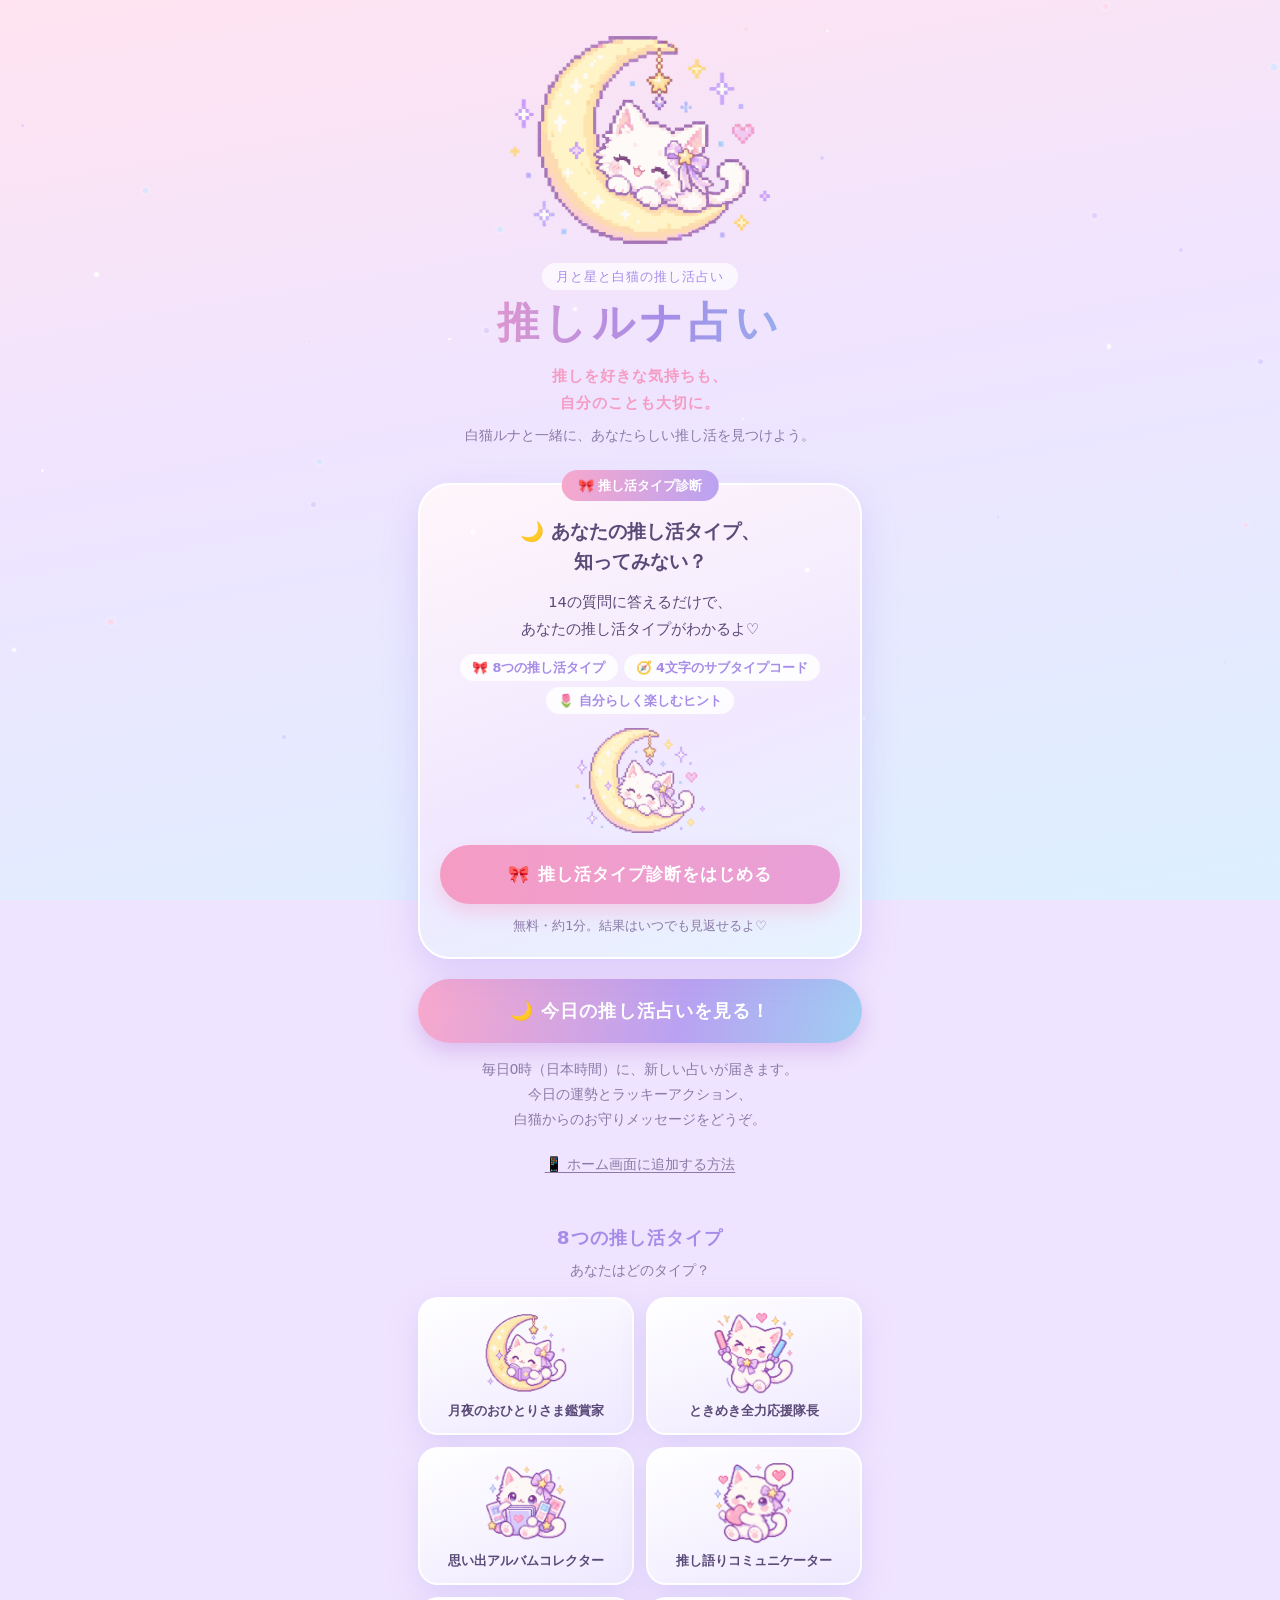
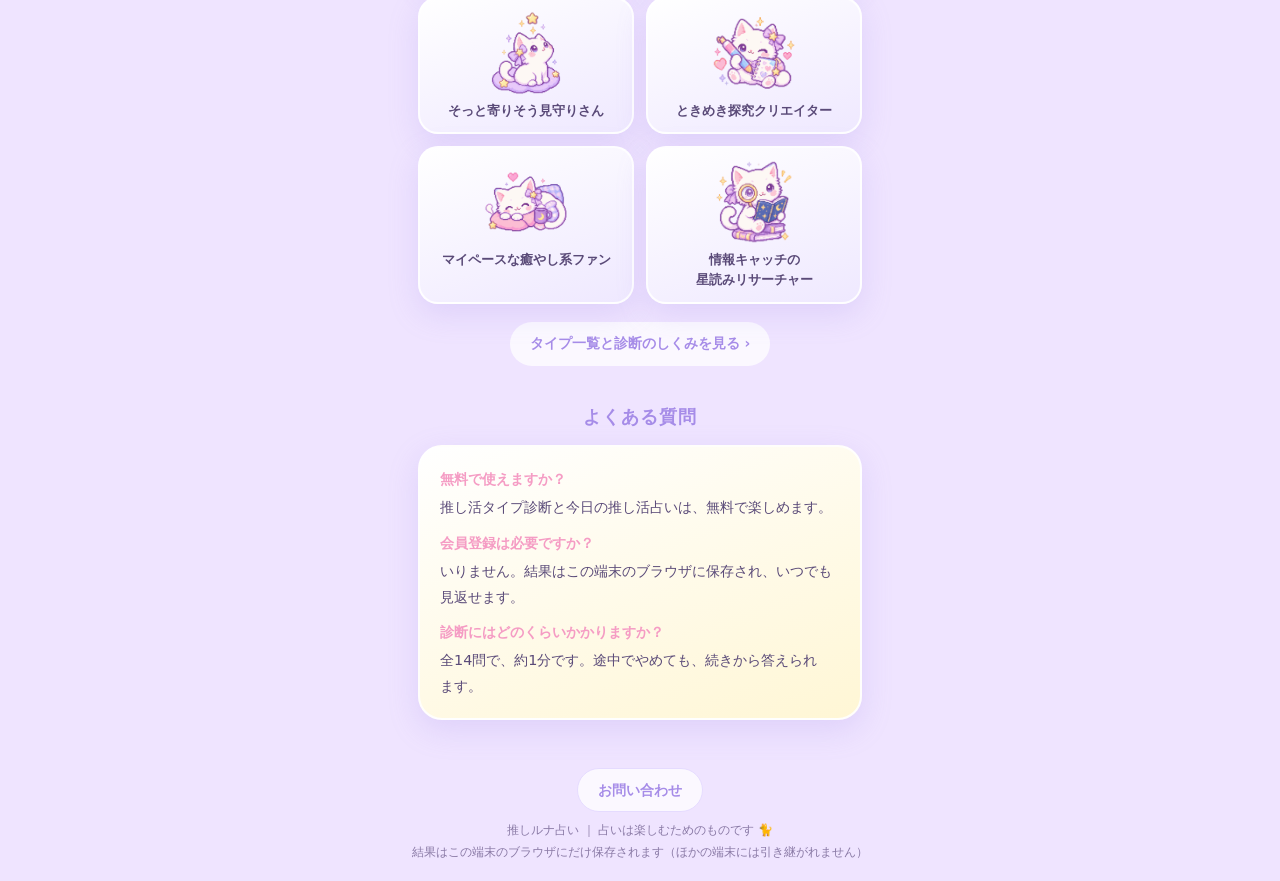
==== index.html @ 4764e60c "「今日の一枚」の演出：裏でタイマーが止まっても戻ったときに結果へ進む・GIF が届くまで ☾ を表示 - 演出の開始時刻を覚え、戻ったとき（visibilitychange・pageshow・focu" ====
<!doctype html>
<html lang="ja">
<head>
  <!-- Google tag (gtag.js) -->
  <script async src="https://www.googletagmanager.com/gtag/js?id=G-GW3MQNMW58"></script>
  <script>
    window.dataLayer = window.dataLayer || [];
    function gtag(){dataLayer.push(arguments);}
    gtag('js', new Date());

    gtag('config', 'G-GW3MQNMW58');
  </script>
  <meta charset="utf-8">
  <meta name="viewport" content="width=device-width, initial-scale=1, viewport-fit=cover">
  <meta name="theme-color" content="#f6e9f7">
  <meta name="description" content="白猫ルナと一緒に、あなたらしい推し活を見つけよう。14の質問でわかる8つの推し活タイプと4文字のサブタイプコード、毎日0時に届く今日の推し活占いを楽しめます。">
  <title>推しルナ占い｜推し活タイプ診断と今日の推し活占い</title>
  <link rel="canonical" href="https://oshi-luna.com/">
  <!-- SNS で共有されたときの表示（OGP） -->
  <meta property="og:type" content="website">
  <meta property="og:site_name" content="推しルナ占い">
  <meta property="og:title" content="推しルナ占い｜推し活タイプ診断と今日の推し活占い">
  <meta property="og:description" content="あなたの推し活タイプ、知ってみない？ 14の質問でわかる8つの推し活タイプ診断と、毎日0時に届く今日の推し活占い。">
  <meta property="og:url" content="https://oshi-luna.com/">
  <meta property="og:image" content="https://oshi-luna.com/images/luna-cat.png">
  <meta property="og:image:width" content="640">
  <meta property="og:image:height" content="513">
  <meta property="og:image:alt" content="三日月の上で眠る白猫（推しルナ占いのマスコット）">
  <meta property="og:locale" content="ja_JP">
  <meta name="twitter:card" content="summary">
  <!-- 検索エンジン向けのサイト情報（構造化データ） -->
  <script type="application/ld+json">
  {
    "@context": "https://schema.org",
    "@type": "WebSite",
    "name": "推しルナ占い",
    "url": "https://oshi-luna.com/",
    "inLanguage": "ja",
    "description": "白猫ルナと一緒に、あなたらしい推し活を見つける推し活タイプ診断と、毎日0時に届く今日の推し活占い。"
  }
  </script>
  <link rel="icon" href="data:image/svg+xml,%3Csvg xmlns='http://www.w3.org/2000/svg' viewBox='0 0 100 100'%3E%3Ctext y='.9em' font-size='90'%3E%F0%9F%8C%99%3C/text%3E%3C/svg%3E">
  <link rel="apple-touch-icon" href="images/apple-touch-icon.png">
  <link rel="manifest" href="manifest.webmanifest">
  <meta name="apple-mobile-web-app-title" content="推しルナ占い">
  <meta name="apple-mobile-web-app-capable" content="yes">
  <meta name="mobile-web-app-capable" content="yes">
  <meta name="apple-mobile-web-app-status-bar-style" content="default">
  <link rel="stylesheet" href="css/style.css">
  <link rel="stylesheet" href="css/tarot.css">
</head>
<body>
  <!-- 背景の星 -->
  <div class="sky" aria-hidden="true"></div>

  <main class="app">
    <!-- トップ -->
    <section class="screen is-active" id="screen-top" aria-labelledby="top-title">
      <div class="hero">
        <img class="mascot hero-art floaty" src="images/luna-cat.png" width="640" height="513" alt="三日月の上で眠る白猫（推しルナ占いのマスコット）">
        <p class="eyebrow">月と星と白猫の推し活占い</p>
        <h1 id="top-title" class="title">推しルナ占い</h1>
        <p class="concept">推しを好きな気持ちも、<br>自分のことも大切に。</p>
        <p class="concept-sub"><span class="nowrap">白猫ルナと一緒に、</span><span class="nowrap">あなたらしい推し活を見つけよう。</span></p>
      </div>

      <div class="tarot-entry" id="tarot-entry" hidden>
        <button type="button" class="btn btn-primary" id="tarot-open">🌙 今日の一枚を引く</button>
        <p class="tarot-note">タロット78枚から1日1枚。毎日0時（日本時間）に切り替わります。</p>
      </div>

      <!-- 推し活タイプ診断への案内（保存済みのタイプがあるかどうかで表示を切り替える）。
           初めての人にはこのカードを先に、診断済みの人には今日の占いを先に見せる（並べ替えは app.js の refreshTop） -->
      <section class="type-card" id="type-card" aria-labelledby="type-card-title">
        <p class="type-card-eyebrow">🎀 推し活タイプ診断</p>

        <!-- A. 診断結果が保存されていない人向け（途中まで答えた人には「続きから」も出す） -->
        <div id="type-card-new">
          <h2 class="type-card-title" id="type-card-title">🌙 あなたの推し活タイプ、<br>知ってみない？</h2>
          <p class="type-card-text"><span class="nowrap">14の質問に答えるだけで、</span><br><span class="nowrap">あなたの推し活タイプがわかるよ♡</span></p>
          <ul class="type-card-points" aria-label="診断でわかること">
            <li>🎀 8つの推し活タイプ</li>
            <li>🧭 4文字のサブタイプコード</li>
            <li>🌷 自分らしく楽しむヒント</li>
          </ul>
          <div class="type-card-art" aria-hidden="true">
            <img class="mascot" src="images/luna-cat.png" width="640" height="513" alt="">
          </div>
          <p class="type-card-renewal" id="type-card-renewal" hidden>診断がリニューアルしました。新しい診断で、あなたのタイプを見つけてね。</p>
          <button type="button" class="btn btn-type" id="start-btn">🎀 推し活タイプ診断をはじめる</button>
          <button type="button" class="btn-text" id="resume-btn" hidden></button>
          <p class="type-card-note"><span class="nowrap">無料・約1分。</span><span class="nowrap">結果はいつでも見返せるよ♡</span></p>
        </div>

        <!-- B. 診断結果が保存されている人向け -->
        <div id="type-card-done" hidden>
          <p class="type-card-you">🎀 あなたの推し活タイプ</p>
          <span class="type-emblem small" id="top-type-emblem">
            <img class="mascot emblem-cat" src="images/luna-cat.png" width="640" height="513" alt="" id="top-type-img">
          </span>
          <p class="type-card-name" id="top-type-name"></p>
          <p class="type-card-catch" id="top-type-catch"></p>
          <button type="button" class="btn btn-type" id="mytype-btn">わたしのタイプを詳しく見る</button>
          <button type="button" class="btn-text" id="retake-btn">もう一度診断する</button>
        </div>
      </section>

      <!-- 今日の推し活占い -->
      <div class="daily-entry" id="daily-entry">
        <button type="button" class="btn btn-primary btn-big" id="daily-btn">🌙 今日の推し活占いを見る！</button>
        <p class="daily-intro">
          <span class="nowrap">毎日0時（日本時間）に、</span><span class="nowrap">新しい占いが届きます。</span><br>
          <span class="nowrap">今日の運勢とラッキーアクション、</span><span class="nowrap">白猫からのお守りメッセージをどうぞ。</span>
        </p>
      </div>

      <!-- ホーム画面への追加（目立ちすぎない小さなリンク。ホーム画面から開いているときは出さない） -->
      <button type="button" class="btn-text a2hs-link" id="a2hs-top-btn">📱 ホーム画面に追加する方法</button>

      <!-- 8つの推し活タイプ（くわしい説明は types/ のページ） -->
      <section class="about" aria-labelledby="about-title">
        <h2 class="about-title" id="about-title">8つの推し活タイプ</h2>
        <p class="about-lead">あなたはどのタイプ？</p>
        <ul class="type-grid">
          <li><a href="types/#solo"><img src="images/types/solo-moon-book.png" width="404" height="404" alt="" loading="lazy"><span><span class="phrase">月夜の</span><span class="phrase">おひとりさま鑑賞家</span></span></a></li>
          <li><a href="types/#cheer"><img src="images/types/cheer-penlight.png" width="370" height="370" alt="" loading="lazy"><span><span class="phrase">ときめき</span><span class="phrase">全力応援隊長</span></span></a></li>
          <li><a href="types/#memory"><img src="images/types/memory-photos-goods.png" width="364" height="364" alt="" loading="lazy"><span><span class="phrase">思い出アルバム</span><span class="phrase">コレクター</span></span></a></li>
          <li><a href="types/#talk"><img src="images/types/talk-heart.png" width="340" height="340" alt="" loading="lazy"><span><span class="phrase">推し語り</span><span class="phrase">コミュニケーター</span></span></a></li>
          <li><a href="types/#watch"><img src="images/types/watch-starry-cloud.png" width="425" height="425" alt="" loading="lazy"><span><span class="phrase">そっと寄りそう</span><span class="phrase">見守りさん</span></span></a></li>
          <li><a href="types/#create"><img src="images/types/create-notebook-pencil.png" width="382" height="382" alt="" loading="lazy"><span><span class="phrase">ときめき</span><span class="phrase">探究クリエイター</span></span></a></li>
          <li><a href="types/#heal"><img src="images/types/heal-cushion-mug.png" width="431" height="431" alt="" loading="lazy"><span><span class="phrase">マイペースな</span><span class="phrase">癒やし系ファン</span></span></a></li>
          <li><a href="types/#research"><img src="images/types/research-magnifier-starbook.png" width="382" height="382" alt="" loading="lazy"><span><span class="phrase">情報キャッチの</span><span class="phrase">星読みリサーチャー</span></span></a></li>
        </ul>
        <a class="about-more" href="types/">タイプ一覧と診断のしくみを見る ›</a>
      </section>

      <!-- よくある質問（くわしくは types/ のページ） -->
      <section class="about" aria-labelledby="faq-title">
        <h2 class="about-title" id="faq-title">よくある質問</h2>
        <dl class="card card-cream about-faq">
          <dt>無料で使えますか？</dt>
          <dd>推し活タイプ診断と今日の推し活占いは、無料で楽しめます。</dd>
          <dt>会員登録は必要ですか？</dt>
          <dd>いりません。結果はこの端末のブラウザに保存され、いつでも見返せます。</dd>
          <dt>診断にはどのくらいかかりますか？</dt>
          <dd>全14問で、約1分です。途中でやめても、続きから答えられます。</dd>
        </dl>
      </section>
    </section>

    <!-- 今日の一枚（タロット。公開前は enabled:false で入口を出さない） -->
    <section class="screen" id="screen-tarot" aria-labelledby="tarot-title">
      <div class="result-head tarot-head">
        <p class="eyebrow">白猫ルナの推し活タロット</p>
        <h2 class="daily-title" id="tarot-title" tabindex="-1">今日の一枚</h2>
        <p class="result-date" id="tarot-date"></p>
      </div>
      <p class="notice tarot-preview-note" id="tarot-preview-note" hidden>公開前の動作確認用プレビューです。</p>

      <!-- カード（主役）。画像はこの画面を開いたときだけ読み込む -->
      <div class="tarot-stage">
        <div class="tarot-card" id="tarot-art"><span id="tarot-placeholder" aria-hidden="true">☾</span><img id="tarot-image" alt="" decoding="async" hidden></div>
        <p class="tarot-image-note" id="tarot-image-note" hidden>カード画像を読み込めませんでした。メッセージと行動ヒントはそのまま読めます。</p>
      </div>

      <!-- 引く前：ルナの案内と引くボタン -->
      <div class="tarot-guide" id="tarot-guide">
        <img class="mascot tarot-guide-art" src="images/luna-cat.png" width="640" height="513" alt="">
        <p class="tarot-bubble" id="tarot-status" role="status" aria-live="polite"></p>
      </div>
      <button type="button" class="btn btn-primary btn-big" id="tarot-draw">🌙 今日の一枚を引く</button>

      <!-- 結果 -->
      <div class="tarot-result" id="tarot-result" hidden>
        <div class="tarot-name-row">
          <h3 class="tarot-name" id="tarot-name"></h3>
          <p class="tarot-badge" id="tarot-position"></p>
        </div>
        <ul class="tarot-keywords" id="tarot-keywords" aria-label="キーワード"></ul>
        <article class="tarot-box tarot-box-current" id="tarot-current-box">
          <div class="tarot-box-head">
            <img class="mascot tarot-box-art" src="images/luna-cat.png" width="640" height="513" alt="">
            <h3 class="tarot-box-title">🌙 今のあなたへ</h3>
          </div>
          <p id="tarot-current"></p>
        </article>
        <article class="tarot-box tarot-box-message">
          <h3 class="tarot-box-title"><span class="phrase">💌 カードが伝える</span><span class="phrase">メッセージ</span></h3>
          <p id="tarot-message"></p>
        </article>
        <article class="tarot-box tarot-box-action">
          <h3 class="tarot-box-title">⭐ 小さな行動ヒント</h3>
          <p id="tarot-action"></p>
        </article>
      </div>

      <div class="tarot-notes">
        <p id="tarot-storage-note" hidden>このブラウザでは保存できません。ページを閉じると今日の結果を保持できない場合があります。</p>
        <p>結果はこの端末のブラウザに保存されます。別の端末・ブラウザや、保存データの削除後には引き継がれません。</p>
      </div>
      <button type="button" class="btn btn-ghost" id="tarot-home">トップへ戻る</button>
    </section>

    <!-- 今日の一枚：初めて引くときの演出（約3秒）。GIF は演出を始めるときにだけ読み込む（src は書かない） -->
    <section class="screen" id="screen-tarot-loading" aria-labelledby="tarot-loading-text">
      <div class="loading tarot-loading">
        <div class="loading-sky" aria-hidden="true"><span>✦</span><span>☾</span><span>✦</span></div>
        <div class="tarot-loading-art" id="tarot-loading-art">
          <img class="tarot-loading-gif" id="tarot-loading-gif" width="384" height="384" alt="" hidden>
          <img class="tarot-loading-still" id="tarot-loading-still" src="images/luna-cat.png" width="640" height="513" alt="" hidden>
        </div>
        <p class="loading-text tarot-loading-text" id="tarot-loading-text" role="status" tabindex="-1"><span class="phrase">ルナが今日のあなたへ、</span><span class="phrase">一枚を選んでいるよ</span></p>
        <div class="dots" aria-hidden="true"><span></span><span></span><span></span></div>
      </div>
    </section>

    <!-- 読み込み演出（今日の占い・タイプ診断の共通） -->
    <section class="screen" id="screen-loading" aria-live="polite">
      <div class="loading">
        <div class="loading-sky" aria-hidden="true"><span>✦</span><span>☾</span><span>✦</span></div>
        <img class="mascot loading-art" src="images/luna-cat.png" width="640" height="513" alt="">
        <p class="loading-text" id="loading-text">月に聞いています…</p>
        <div class="dots" aria-hidden="true"><span></span><span></span><span></span></div>
      </div>
    </section>

    <!-- 今日の推し活占いの結果 -->
    <section class="screen" id="screen-daily" aria-labelledby="daily-title">
      <div class="result-head">
        <p class="result-date" id="daily-date"></p>
        <h2 class="daily-title" id="daily-title">今日の推し活占い</h2>
        <p class="result-type" id="daily-type-chip" hidden></p>
      </div>

      <p class="notice preview-notice" id="daily-preview" hidden></p>
      <div class="notice" id="daily-past" hidden>
        <p id="daily-past-text"></p>
        <button type="button" class="btn btn-primary" id="daily-today-btn">🌙 今日の推し活占いを見る！</button>
      </div>
      <p class="notice" id="daily-locked" hidden>今日の占いは、最初に見た内容のままお届けしています。新しいタイプに合わせたアドバイスは、明日の占いから始まります。</p>

      <article class="card card-pink">
        <h3 class="card-title"><span aria-hidden="true">🌙</span> 今日の運勢</h3>
        <p class="stars" id="daily-stars"></p>
        <p class="card-sub" id="daily-luck-title"></p>
        <p id="daily-luck-text"></p>
      </article>

      <article class="foryou">
        <img class="mascot foryou-art" src="images/luna-cat.png" width="640" height="513" alt="" id="daily-foryou-img">
        <h3 class="foryou-title" id="daily-message-title">💌 今日のあなたへのメッセージ</h3>
        <p class="foryou-text" id="daily-message"></p>
      </article>

      <article class="card card-blue">
        <h3 class="card-title"><span aria-hidden="true">⭐</span> ラッキーアクション</h3>
        <p class="card-note" id="daily-actions-note" hidden></p>
        <ol class="actions" id="daily-actions"></ol>
      </article>

      <article class="card card-cream">
        <h3 class="card-title"><span aria-hidden="true">🍀</span> 今日のラッキー</h3>
        <dl class="lucky">
          <div><dt>カラー</dt><dd><span class="lucky-mark color-chip" id="daily-color-chip" aria-hidden="true"></span><span class="lucky-name" id="daily-color"></span></dd></div>
          <div><dt>アイテム</dt><dd><span class="lucky-mark lucky-icon" id="daily-item-icon" aria-hidden="true"></span><span class="lucky-name" id="daily-item"></span></dd></div>
          <div><dt>時間帯</dt><dd><span class="lucky-mark lucky-icon" id="daily-time-icon" aria-hidden="true"></span><span class="lucky-name" id="daily-time"></span></dd></div>
        </dl>
      </article>

      <article class="daily-omamori">
        <h3 class="daily-omamori-title"><span aria-hidden="true">🎀</span> 白猫からのお守りメッセージ</h3>
        <p class="daily-omamori-text" id="daily-omamori"></p>
        <p class="daily-omamori-type" id="daily-omamori-type" hidden></p>
      </article>

      <p class="daily-note">毎日0時（日本時間）に新しい占いに切り替わります。<br>占いは楽しむためのものです。</p>
      <button type="button" class="btn btn-primary" id="daily-share-btn">今日の占いをシェアする</button>
      <p class="toast" id="daily-toast" role="status" aria-live="polite"></p>

      <div class="invite" id="daily-invite" hidden>
        <p class="invite-title">あなたの推し活タイプを知ると、<br>明日からの占いがあなた向けに。</p>
        <button type="button" class="btn btn-type" id="daily-start-btn">🎀 推し活タイプを診断してみる</button>
      </div>
      <button type="button" class="btn btn-ghost" id="daily-mytype-btn" hidden>🎀 わたしのタイプを見る</button>
      <button type="button" class="btn btn-ghost" id="daily-home-btn">トップに戻る</button>
    </section>

    <!-- 推し活タイプ診断の質問 -->
    <section class="screen" id="screen-quiz" aria-live="polite">
      <div class="quiz-head">
        <img class="mascot quiz-cat" src="images/luna-cat.png" width="640" height="513" alt="">
        <div class="quiz-progress">
          <p class="q-count" id="q-count">Q1 / 10</p>
          <div class="progress" role="progressbar" aria-valuemin="1" aria-valuemax="10" aria-valuenow="1" id="progress">
            <span class="progress-bar" id="progress-bar"></span>
          </div>
        </div>
      </div>
      <h2 class="q-text" id="q-text"></h2>
      <p class="q-note" id="q-note" hidden></p>
      <div class="options" id="options"></div>
      <button type="button" class="btn-back" id="back-btn">‹ ひとつ戻る</button>
      <button type="button" class="btn-text" id="quiz-home-btn">トップに戻る（回答は保存されます）</button>
    </section>

    <!-- 推し活タイプ診断の結果 -->
    <section class="screen" id="screen-result" aria-labelledby="type-name">
      <div class="type-hero" id="type-hero">
        <span class="type-emblem" id="type-emblem">
          <img class="mascot emblem-cat" src="images/luna-cat.png" width="640" height="513" alt="" id="type-img">
          <span class="type-emoji" id="type-emoji" aria-hidden="true"></span>
        </span>
        <p class="type-lead">あなたの推し活タイプは</p>
        <h2 class="type-name" id="type-name"></h2>
        <p class="type-catch" id="type-catch"></p>
        <p class="type-sub" id="type-sub"></p>
      </div>

      <div class="notice confirm" id="type-confirm" hidden>
        <p id="type-confirm-text"></p>
        <button type="button" class="btn btn-type" id="type-save-btn">この新しいタイプを保存する</button>
        <button type="button" class="btn btn-ghost" id="type-keep-btn">前のタイプのままにする</button>
      </div>
      <div class="notice" id="type-status" role="status" hidden>
        <p id="type-status-text"></p>
        <button type="button" class="btn-text" id="type-view-saved-btn" hidden>保存中のタイプを見る</button>
      </div>

      <!-- サブタイプコード（4つの軸）。まだ調べていない診断済みの人には、4問だけ答える案内 -->
      <article class="card card-blue subtype-card" id="subtype-card" aria-labelledby="subtype-title" hidden>
        <h3 class="card-title" id="subtype-title"><span aria-hidden="true">🧭</span> サブタイプコード</h3>
        <p class="subtype-code" id="subtype-code"></p>
        <p class="subtype-order"><span class="nowrap">愛情表現・応援スタイル・</span><span class="nowrap">気持ちの整理・楽しみ方の順</span></p>
        <ul class="subtype-axes" id="subtype-axes"></ul>
        <p class="subtype-caption"><span class="phrase">※割合は、<span class="phrase">あなたの回答から出した</span></span><span class="phrase">傾向の目安です<span class="phrase">（確率ではありません）。</span></span></p>
      </article>
      <div class="notice subtype-invite" id="subtype-invite" hidden>
        <p>4つの質問に答えると、あなたのサブタイプコード（例：EFIS）がわかるよ。推し活タイプはそのままです。</p>
        <button type="button" class="btn btn-ghost" id="subtype-start-btn">🧭 サブタイプコードを調べる（4問）</button>
      </div>

      <article class="card card-lavender">
        <h3 class="card-title"><span aria-hidden="true">🔮</span> 基本の性格</h3>
        <p id="type-personality"></p>
      </article>
      <article class="card card-pink">
        <h3 class="card-title"><span aria-hidden="true">✨</span> 推し活で輝くところ</h3>
        <ul class="points" id="type-strengths"></ul>
      </article>
      <article class="card card-cream">
        <h3 class="card-title"><span aria-hidden="true">☁️</span> 無理をしやすいポイント</h3>
        <ul class="points" id="type-pitfalls"></ul>
      </article>
      <article class="card card-blue">
        <h3 class="card-title"><span aria-hidden="true">🌷</span> 自分らしく推し活を楽しむヒント</h3>
        <ul class="points" id="type-tips"></ul>
      </article>
      <article class="card card-lavender">
        <h3 class="card-title"><span aria-hidden="true">🤝</span> 相性のよい推し活スタイル</h3>
        <div class="match-types" id="type-match-types"></div>
        <p id="type-match-text"></p>
      </article>
      <article class="card card-pink">
        <h3 class="card-title"><span aria-hidden="true">⭐</span> 今日からできる小さなアクション</h3>
        <p id="type-action"></p>
      </article>

      <article class="omamori" aria-labelledby="type-omamori-title">
        <img class="mascot omamori-art" src="images/luna-cat.png" width="640" height="513" alt="" id="type-omamori-img">
        <h3 class="omamori-title" id="type-omamori-title">白猫からのお守りメッセージ</h3>
        <p class="omamori-charm" id="type-charm"></p>
        <p class="omamori-body" id="type-omamori-msg"></p>
      </article>

      <button type="button" class="btn btn-primary" id="to-daily-btn">🌙 今日の占いを見る</button>
      <button type="button" class="btn btn-ghost" id="share-btn">📸 結果をシェアする</button>
      <!-- シェア画像（タイプごとに作り直す） -->
      <div class="share-panel" id="share-panel" hidden>
        <p class="share-panel-title">📸 シェア用の画像</p>
        <img class="share-preview" id="share-preview" width="1080" height="1920" alt="推し活タイプ取扱説明書の画像">
        <p class="share-hint" id="share-hint"></p>
        <button type="button" class="btn btn-primary" id="share-save-btn" hidden>📥 画像を保存・シェアする</button>
        <button type="button" class="btn btn-ghost" id="share-copy-btn">タイプ名とURLをコピー</button>
        <p class="share-status" id="share-status" role="status" aria-live="polite"></p>
        <div class="share-guide" id="share-guide" hidden>
          <p class="share-guide-title">保存・シェアのしかた</p>
          <ol class="share-steps" id="share-steps"></ol>
          <p class="share-guide-note" id="share-guide-note"></p>
        </div>
      </div>
      <!-- はじめて診断を終えた人への、ホーム画面への追加の案内（結果を読み終えたあと・シェアの近くに表示。「あとで」を押したら次からは出さない） -->
      <aside class="a2hs-card" id="a2hs-card" aria-labelledby="a2hs-card-title" hidden>
        <h3 class="a2hs-title" id="a2hs-card-title">🌙 推しルナ占いをもっと身近に♡</h3>
        <p class="a2hs-text">ホーム画面に追加すると、いつでもすぐに今日の推し活占いを見に来られるよ。あなたの推し活タイプも、いつでも振り返ってね🎀</p>
        <button type="button" class="btn btn-type" id="a2hs-howto-btn">ホーム画面への追加方法を見る</button>
        <button type="button" class="btn-text" id="a2hs-later-btn">あとで</button>
      </aside>
      <button type="button" class="btn btn-ghost" id="retry-btn">もう一度診断する</button>
      <p class="toast" id="toast" role="status" aria-live="polite"></p>
      <button type="button" class="btn-text" id="result-home-btn">トップに戻る</button>
      <p class="note">この診断は、自分の推し活スタイルを知るためのヒントです。<br>性格や推し活のしかたを決めつけるものではありません。</p>
    </section>
  </main>

  <!-- 未診断の人が「今日の推し活占いを見る！」を押したときの、診断の案内 -->
  <div class="sheet-backdrop popup-backdrop" id="invite-popup" hidden>
    <section class="sheet popup" role="dialog" aria-modal="true" aria-labelledby="invite-popup-title">
      <button type="button" class="popup-close" id="invite-close-btn" aria-label="閉じる">×</button>
      <img class="popup-art" src="images/luna-cat.png" width="640" height="513" alt="">
      <h2 class="popup-title" id="invite-popup-title">🌙 推し活タイプを診断しませんか？</h2>
      <p class="popup-text"><span class="nowrap">あなたにぴったりの</span><span class="nowrap">推し活メッセージや</span><span class="nowrap">アドバイスが見つかります♡</span></p>
      <button type="button" class="btn btn-type" id="invite-quiz-btn">🎀 推し活タイプ診断をする</button>
      <button type="button" class="btn btn-text popup-sub" id="invite-daily-btn">このまま今日の占いを見る</button>
      <p class="popup-note">あとで診断するのもOKだよ！</p>
    </section>
  </div>

  <!-- ホーム画面への追加方法（ブラウザに合わせた手順と、データの保存についての注意） -->
  <div class="sheet-backdrop" id="a2hs-sheet" hidden>
    <section class="sheet" role="dialog" aria-modal="true" aria-labelledby="a2hs-sheet-title">
      <h2 class="sheet-title" id="a2hs-sheet-title">📱 ホーム画面に追加する方法</h2>
      <p class="sheet-lead" id="a2hs-lead"></p>
      <ol class="sheet-steps" id="a2hs-steps"></ol>
      <button type="button" class="btn btn-type" id="a2hs-install-btn" hidden>ホーム画面に追加する</button>
      <p class="sheet-status" id="a2hs-status" role="status" aria-live="polite"></p>
      <div class="sheet-note">
        <p class="sheet-note-title">💡 データの保存について</p>
        <p>ホーム画面に追加しても、データのバックアップにはなりません。診断結果や占いの記録は、この端末のブラウザの中にだけ保存されます。別のスマホやパソコンには引き継がれず、ブラウザのデータを消すと消えてしまいます。</p>
        <p id="a2hs-ios-note" hidden>iPhone では、ホーム画面のアイコンから開いたときと Safari で開いたときで、保存データが別々になることがあります。アイコンから開いて結果が見つからないときは、もう一度診断してね。</p>
      </div>
      <button type="button" class="btn btn-ghost" id="a2hs-close-btn">閉じる</button>
    </section>
  </div>

  <footer class="footer">
    <a class="footer-link" href="https://forms.gle/ZQ5yT5bpHgaRUNC49" target="_blank" rel="noopener noreferrer">お問い合わせ</a><br>
    推しルナ占い ｜ 占いは楽しむためのものです 🐈<br>結果はこの端末のブラウザにだけ保存されます（ほかの端末には引き継がれません）</footer>

  <script src="js/data.js"></script>
  <script src="js/fortune.js"></script>
  <script src="js/share-card.js"></script>
  <script src="js/app.js"></script>
  <script src="js/tarot-public.js"></script>
  <script src="js/tarot-assets.js"></script>
  <script src="js/tarot.js"></script>
  <script src="js/tarot-ui.js"></script>
</body>
</html>
---- css/style.css ----
/* 推しルナ占い：ベビーピンク × ラベンダー × スカイブルー × 淡いゴールド */
:root {
  --pink: #ffd6e8;
  --pink-deep: #f59cc4;
  --lavender: #e5dbff;
  --lavender-deep: #a68ce8;
  --blue: #d6ecff;
  --blue-deep: #8cc3ee;
  --cream: #fff9ef;
  --yellow: #fff3c4;
  --yellow-deep: #e8c35a;
  --gold: #e6c06a;
  --ink: #5a4a78;
  --ink-soft: #8a7aa6;
  --white: #ffffff;
  --radius: 24px;
  --shadow: 0 10px 30px rgba(166, 140, 232, 0.22);
  --font: "Hiragino Maru Gothic ProN", "Hiragino Sans", "BIZ UDPGothic", "Yu Gothic UI", "Meiryo", system-ui, sans-serif;
}

* { box-sizing: border-box; }

html { -webkit-text-size-adjust: 100%; }

body {
  margin: 0;
  min-height: 100vh;
  min-height: 100dvh;
  font-family: var(--font);
  color: var(--ink);
  line-height: 1.8;
  background: #efe4ff;
  -webkit-tap-highlight-color: transparent;
  overflow-x: hidden;
}

/* 背景のグラデーション（iOSでも長いページで途切れないよう固定要素で描く） */
body::before {
  content: "";
  position: fixed;
  inset: 0;
  z-index: 0;
  background: linear-gradient(170deg, #ffe3f0 0%, #efe4ff 45%, #dcefff 100%);
}

/* 背景の星 */
.sky {
  position: fixed;
  inset: 0;
  pointer-events: none;
  z-index: 0;
}
.twinkle {
  position: absolute;
  border-radius: 50%;
  opacity: 0.8;
  box-shadow: 0 0 6px rgba(255, 255, 255, 0.9);
  animation: twinkle 3.6s ease-in-out infinite;
}
@keyframes twinkle {
  0%, 100% { opacity: 0.25; transform: scale(0.8); }
  50% { opacity: 1; transform: scale(1.15); }
}

.app {
  position: relative;
  z-index: 1;
  width: 100%;
  max-width: 480px;
  margin: 0 auto;
  padding: calc(20px + env(safe-area-inset-top)) 18px 24px;
}

.screen { display: none; }
.screen.is-active {
  display: block;
  animation: fadeUp 0.45s ease both;
}
@keyframes fadeUp {
  from { opacity: 0; transform: translateY(12px); }
  to { opacity: 1; transform: none; }
}

/* ---------- トップ ---------- */
.hero { text-align: center; padding-top: 12px; }
.mascot {
  display: block;
  height: auto; /* width だけ指定し、縦横比は画像のまま */
  max-width: 100%;
  margin: 0 auto;
  /* フレックスやグリッドの中でも、枠が伸びて絵がゆがまないように（iPhone の Safari 対策） */
  flex: none;
  align-self: center;
  min-width: 0;
  min-height: 0;
  object-fit: contain;
}
.hero-art { width: min(260px, 70vw); margin: 4px auto 18px; }
.floaty { animation: floaty 4s ease-in-out infinite; }
@keyframes floaty {
  0%, 100% { transform: translateY(0) rotate(-2deg); }
  50% { transform: translateY(-10px) rotate(2deg); }
}
.eyebrow {
  display: inline-block;
  margin: 0 0 6px;
  padding: 2px 14px;
  font-size: 0.8rem;
  letter-spacing: 0.08em;
  color: var(--lavender-deep);
  background: rgba(255, 255, 255, 0.7);
  border-radius: 999px;
}
.title {
  margin: 0;
  font-size: clamp(2.1rem, 10vw, 2.6rem);
  letter-spacing: 0.12em;
  line-height: 1.3;
  background: linear-gradient(90deg, var(--pink-deep), var(--lavender-deep) 55%, var(--blue-deep));
  -webkit-background-clip: text;
  background-clip: text;
  color: transparent;
}
.concept {
  margin: 12px auto 0;
  font-size: 0.95rem;
  font-weight: 700;
  color: var(--pink-deep);
  letter-spacing: 0.06em;
}
.concept-sub { margin: 6px auto 0; font-size: 0.88rem; color: var(--ink-soft); }
.daily-title {
  margin: 4px 0 0;
  text-align: center;
  font-size: 1.35rem;
  letter-spacing: 0.08em;
  color: var(--lavender-deep);
}
.daily-omamori {
  margin: 0 0 16px;
  padding: 18px 18px 16px;
  text-align: center;
  background: linear-gradient(135deg, var(--pink) 0%, var(--yellow) 100%);
  border: 2px dashed var(--pink-deep);
  border-radius: var(--radius);
  box-shadow: var(--shadow);
}
.daily-omamori-title { margin: 0 0 8px; font-size: 0.95rem; color: var(--pink-deep); letter-spacing: 0.06em; }
.daily-omamori-text { margin: 0; font-weight: 700; line-height: 1.85; word-break: auto-phrase; }
.daily-omamori-type {
  margin: 12px 0 0 !important;
  padding-top: 10px;
  font-size: 0.9rem;
  line-height: 1.8;
  color: var(--ink);
  border-top: 1px dashed rgba(245, 156, 196, 0.6);
}
.daily-omamori-type[hidden] { display: none; }
.preview-notice { border-color: var(--blue-deep); background: #f2f8ff; }

/* ホーム画面への追加の案内 */
.a2hs-card {
  margin: 16px 0;
  padding: 20px 18px 12px;
  text-align: center;
  background: linear-gradient(160deg, #fff6fb 0%, #f1e8ff 60%, #e6f3ff 100%);
  border: 2px solid var(--white);
  border-radius: var(--radius);
  box-shadow: var(--shadow);
}
.a2hs-card[hidden] { display: none; }
.a2hs-title { margin: 0 0 8px; font-size: 1.05rem; color: var(--pink-deep); letter-spacing: 0.04em; }
.a2hs-text { margin: 0; font-size: 0.92rem; line-height: 1.85; }
.a2hs-link { margin-top: 18px; font-size: 0.85rem; }

.sheet-backdrop {
  position: fixed;
  inset: 0;
  z-index: 10;
  display: flex;
  align-items: flex-end;
  justify-content: center;
  padding: 16px 12px calc(12px + env(safe-area-inset-bottom));
  background: rgba(90, 74, 120, 0.35);
}
.sheet-backdrop[hidden] { display: none; }
.sheet {
  width: 100%;
  max-width: 460px;
  max-height: calc(100vh - 32px); /* dvh 非対応の古い iOS 用 */
  max-height: calc(100dvh - 32px);
  overflow-y: auto;
  -webkit-overflow-scrolling: touch;
  padding: 22px 18px 16px;
  background: linear-gradient(170deg, #fff8fc 0%, #f6f0ff 100%);
  border-radius: 28px;
  box-shadow: 0 -6px 30px rgba(90, 74, 120, 0.25);
  animation: fadeUp 0.3s ease both;
}
.sheet-title { margin: 0 0 8px; text-align: center; font-size: 1.15rem; color: var(--lavender-deep); outline: none; }
.sheet-lead { margin: 0 0 10px; font-size: 0.92rem; line-height: 1.8; }
.sheet-steps { margin: 0 0 6px; padding: 0; list-style: none; counter-reset: step; }
.sheet-steps[hidden] { display: none; }
.sheet-steps li {
  position: relative;
  margin-bottom: 8px;
  padding: 10px 12px 10px 46px;
  font-size: 0.92rem;
  line-height: 1.75;
  background: rgba(255, 255, 255, 0.9);
  border-radius: 16px;
  counter-increment: step;
}
.sheet-steps li::before {
  content: counter(step);
  position: absolute;
  left: 12px;
  top: 12px;
  display: grid;
  place-items: center;
  width: 24px;
  height: 24px;
  font-size: 0.8rem;
  font-weight: 700;
  color: var(--white);
  background: var(--pink-deep);
  border-radius: 50%;
}
.sheet-status { min-height: 1.4em; margin: 6px 0 0; text-align: center; font-size: 0.9rem; font-weight: 700; color: var(--pink-deep); }
.sheet-note {
  margin: 10px 0 0;
  padding: 12px 14px;
  font-size: 0.84rem;
  line-height: 1.8;
  background: #fffbea;
  border: 1.5px dashed var(--yellow-deep);
  border-radius: 16px;
}
.sheet-note p { margin: 0; }
.sheet-note p + p { margin-top: 6px; }
.sheet-note p[hidden] { display: none; }
.sheet-note-title { font-weight: 700; color: var(--ink); }

/* 未診断の人への診断の案内（ホーム画面への追加の案内と同じ見た目を、画面の中央に） */
.popup-backdrop { align-items: center; }
.popup {
  position: relative;
  max-width: 360px;
  padding: 20px 18px 14px;
  text-align: center;
  box-shadow: 0 10px 34px rgba(90, 74, 120, 0.28);
}
.popup-close {
  position: absolute;
  top: 6px;
  right: 6px;
  width: 44px;
  height: 44px;
  padding: 0;
  font-size: 1.5rem;
  line-height: 1;
  color: var(--ink-soft);
  background: none;
  border: none;
  border-radius: 50%;
  cursor: pointer;
}
.popup-art { display: block; width: 104px; height: auto; margin: 2px auto 6px; }
.popup-title {
  margin: 0 0 8px;
  font-size: clamp(0.94rem, 4.6vw, 1.18rem); /* iPhone SE でも1行に収まる大きさ */
  line-height: 1.5;
  color: var(--lavender-deep);
  outline: none;
}
.popup-text { margin: 0 0 14px; font-size: 0.9rem; line-height: 1.7; }
.popup .btn + .btn { margin-top: 6px; }
.popup-sub { width: 100%; }
.popup-note { margin: 4px 0 0; font-size: 0.78rem; color: var(--ink-soft); }
@media (max-width: 380px) {
  /* iPhone SE などの細い画面：説明文は2行、メインのボタンは1行に収める */
  .popup { padding-left: 12px; padding-right: 12px; }
  .popup-text { font-size: 0.84rem; }
  .popup .btn-type { padding-left: 10px; padding-right: 10px; font-size: 1rem; }
}

/* サブタイプコード（4つの軸） */
.subtype-code {
  margin: 2px 0 0;
  text-align: center;
  font-size: 2.1rem;
  font-weight: 700;
  letter-spacing: 0.28em;
  text-indent: 0.28em; /* 字間のぶん、中央にそろえる */
  color: var(--lavender-deep);
}
.subtype-order { margin: 0 0 10px; text-align: center; font-size: 0.74rem; color: var(--ink-soft); }
.subtype-axes { margin: 0; padding: 0; list-style: none; }
.subtype-axis {
  display: flex;
  gap: 10px;
  align-items: flex-start;
  padding: 10px 0;
  border-top: 1px dashed rgba(166, 140, 232, 0.35);
}
.subtype-letter {
  flex: none;
  display: grid;
  place-items: center;
  width: 36px;
  height: 36px;
  font-weight: 700;
  color: var(--white);
  background: linear-gradient(135deg, #f8a8cc, #b9a2f2);
  border-radius: 50%;
}
.subtype-letter.is-balance { background: linear-gradient(135deg, #a8e3c8, #9fcdf2); }
.subtype-axis > div { flex: 1; min-width: 0; }
.subtype-head { margin: 0; font-size: 0.88rem; font-weight: 700; color: var(--ink); }
.subtype-meter { margin: 2px 0 0; font-size: 0.82rem; color: var(--ink-soft); }
.subtype-bar {
  display: block;
  height: 6px;
  margin: 4px 0 2px;
  overflow: hidden;
  background: #cfe6f8; /* 右側の文字の分 */
  border-radius: 3px;
}
.subtype-bar > span { display: block; height: 100%; background: linear-gradient(90deg, #f8a8cc, #b9a2f2); border-radius: 3px 0 0 3px; }
.subtype-caption { margin: 8px 0 0; font-size: 0.74rem; line-height: 1.6; color: var(--ink-soft); }
/* 意味のまとまりごとに改行する。1行に入らないほど狭いとき（拡大表示など）だけ、まとまりの中で折り返す */
.subtype-caption .phrase { display: inline-block; }
@media (max-width: 480px) {
  .subtype-caption { font-size: 0.8rem; }
}
.subtype-text { margin: 2px 0 0; font-size: 0.86rem; line-height: 1.7; }
.subtype-invite p { margin: 0 0 8px; }

/* 推し活タイプのシェア画像 */
.share-panel {
  margin: 14px 0 4px;
  padding: 18px 16px 16px;
  text-align: center;
  background: rgba(255, 255, 255, 0.85);
  border: 2px dashed var(--lavender);
  border-radius: var(--radius);
}
.share-panel[hidden] { display: none; }
.share-panel-title { margin: 0 0 12px; font-weight: 700; color: var(--lavender-deep); }
.share-preview {
  display: block;
  width: min(100%, 300px);
  height: auto; /* 縦横比は画像のまま */
  margin: 0 auto 4px;
  border-radius: 18px;
  box-shadow: var(--shadow);
  -webkit-touch-callout: default; /* 長押しで保存できるように */
}
.share-preview[hidden] { display: none; }
.share-hint { margin: 12px 0 4px; font-size: 0.82rem; line-height: 1.7; color: var(--ink-soft); }
.share-hint:empty { display: none; }
.share-status { min-height: 1.6em; margin: 8px 0 0; font-size: 0.9rem; font-weight: 700; line-height: 1.6; color: var(--pink-deep); }
.share-guide {
  margin: 10px 0 0;
  padding: 12px 14px;
  text-align: left;
  background: #fff7fb;
  border-radius: 16px;
}
.share-guide[hidden] { display: none; }
.share-guide-title { margin: 0 0 6px; font-size: 0.88rem; font-weight: 700; color: var(--lavender-deep); }
.share-steps { margin: 0; padding-left: 1.4em; font-size: 0.84rem; line-height: 1.7; color: var(--ink); }
.share-steps li + li { margin-top: 4px; }
.share-guide-note { margin: 8px 0 0; font-size: 0.78rem; line-height: 1.7; color: var(--ink-soft); }
.share-guide-note:empty { display: none; }
.daily-note { margin: 0; text-align: center; font-size: 0.78rem; color: var(--ink-soft); }
.note { text-align: center; font-size: 0.8rem; color: var(--ink-soft); margin-top: 14px; }

.daily-intro {
  margin: 14px 4px 4px;
  text-align: center;
  font-size: 0.88rem;
  line-height: 1.8;
  color: var(--ink-soft);
}

/* ---------- 推し活タイプ診断への案内カード ---------- */
.type-card {
  position: relative;
  margin: 34px 0 8px;
  padding: 26px 20px 20px;
  text-align: center;
  background:
    radial-gradient(circle at 12% 10%, rgba(255, 255, 255, 0.9) 0 2px, transparent 3px),
    radial-gradient(circle at 88% 18%, rgba(255, 255, 255, 0.9) 0 2px, transparent 3px),
    linear-gradient(160deg, #fff6fb 0%, #f1e8ff 55%, #e6f3ff 100%);
  border: 2px solid var(--white);
  border-radius: 32px;
  box-shadow: 0 14px 34px rgba(166, 140, 232, 0.28);
}
.type-card-eyebrow {
  position: absolute;
  top: -15px;
  left: 50%;
  transform: translateX(-50%);
  margin: 0;
  padding: 4px 16px;
  font-size: 0.82rem;
  font-weight: 700;
  white-space: nowrap;
  color: var(--white);
  background: linear-gradient(100deg, #f8a8cc, #b9a2f2);
  border-radius: 999px;
}
.type-card-title {
  margin: 6px 0 10px;
  font-size: 1.2rem;
  line-height: 1.6;
  color: var(--ink);
}
.type-card-text { margin: 0; font-size: 0.92rem; line-height: 1.85; }
/* 診断でわかること（小さなラベル） */
.type-card-points { display: flex; flex-wrap: wrap; justify-content: center; gap: 6px; margin: 12px 0 0; padding: 0; list-style: none; }
.type-card-points li { padding: 2px 12px; font-size: 0.8rem; font-weight: 700; color: var(--lavender-deep); background: rgba(255, 255, 255, 0.85); border-radius: 999px; }
.type-card-art { margin: 14px 0 6px; }
.type-card-art .mascot { width: 130px; }
.type-card-renewal { margin: 10px 0 0; font-size: 0.82rem; color: var(--pink-deep); }
.type-card-note { margin: 10px 0 0; font-size: 0.8rem; color: var(--ink-soft); }
.type-card-you { margin: 6px 0 12px; font-size: 0.95rem; font-weight: 700; color: var(--pink-deep); letter-spacing: 0.04em; }
#type-card-done .type-emblem.small { width: 104px; height: 104px; }
#type-card-done .type-emblem.small .emblem-cat { width: 84px; }
.type-card-name { margin: 12px 0 0; font-size: 1.15rem; font-weight: 700; line-height: 1.6; word-break: auto-phrase; }
.type-card-catch { margin: 4px 0 0; font-size: 0.88rem; line-height: 1.7; color: var(--ink-soft); word-break: auto-phrase; }

/* 診断の案内・お知らせ */
.notice {
  margin: 0 0 16px;
  padding: 14px 16px;
  font-size: 0.9rem;
  line-height: 1.8;
  background: rgba(255, 255, 255, 0.85);
  border: 2px dashed var(--lavender);
  border-radius: 20px;
}
.notice p { margin: 0; }
.notice[hidden] { display: none; }
.notice.confirm { border-color: var(--pink-deep); background: #fff7fb; }
.invite {
  margin: 22px 0 0;
  padding: 18px 16px 16px;
  text-align: center;
  background: linear-gradient(160deg, #fff6fb, #efe6ff);
  border-radius: 24px;
  border: 2px solid var(--white);
}
.invite[hidden] { display: none; }
.invite-title { margin: 0; font-weight: 700; line-height: 1.7; }

/* ---------- ボタン ---------- */
.btn {
  display: block;
  width: 100%;
  min-height: 58px;
  margin: 12px 0 0;
  padding: 14px 20px;
  font: inherit;
  font-size: 1.08rem;
  font-weight: 700;
  letter-spacing: 0.06em;
  border: none;
  border-radius: 999px;
  cursor: pointer;
  transition: transform 0.15s ease, box-shadow 0.15s ease;
}
.btn:active { transform: scale(0.97); }
.btn-primary {
  color: var(--white);
  background: linear-gradient(100deg, #f8a8cc, #b9a2f2 60%, #9fcdf2);
  box-shadow: 0 8px 22px rgba(196, 140, 220, 0.45);
}
.btn-ghost {
  color: var(--lavender-deep);
  background: rgba(255, 255, 255, 0.75);
  border: 2px solid var(--lavender);
}
a.btn { text-align: center; text-decoration: none; }
a.btn[hidden] { display: none; }
.btn-big { min-height: 64px; margin-top: 20px; font-size: 1.15rem; }
.nowrap { white-space: nowrap; }
/* 推し活タイプ診断のボタン（今日の占いとは別の体験だとわかる色） */
.btn-type {
  color: var(--white);
  background: linear-gradient(100deg, #f59cc4, #e8a0d8);
  box-shadow: 0 8px 20px rgba(245, 156, 196, 0.4);
}
.btn-text {
  display: block;
  margin: 10px auto 0;
  min-height: 44px;
  padding: 8px 16px;
  font: inherit;
  font-size: 0.9rem;
  color: var(--ink-soft);
  text-decoration: underline;
  text-underline-offset: 3px;
  background: none;
  border: none;
  cursor: pointer;
}
.btn-text[hidden] { display: none; }
.btn:disabled { opacity: 0.6; }
.btn[hidden] { display: none; }
button:focus-visible {
  outline: 3px solid var(--lavender-deep);
  outline-offset: 3px;
}

/* ---------- 質問 ---------- */
.quiz-head { display: flex; align-items: center; gap: 12px; }
.quiz-cat { width: 60px; margin: 0; flex: none; }
.quiz-progress { flex: 1; }
.quiz-progress .q-count { margin: 0 0 6px; text-align: left; }
.progress {
  height: 10px;
  background: rgba(255, 255, 255, 0.7);
  border-radius: 999px;
  overflow: hidden;
}
.progress-bar {
  display: block;
  height: 100%;
  width: 25%;
  border-radius: inherit;
  background: linear-gradient(90deg, var(--pink-deep), var(--lavender-deep), var(--blue-deep));
  transition: width 0.35s ease;
}
.q-count {
  margin: 18px 0 2px;
  text-align: center;
  font-weight: 700;
  font-size: 0.9rem;
  letter-spacing: 0.15em;
  color: var(--lavender-deep);
}
.q-text {
  margin: 22px 0 22px;
  text-align: center;
  font-size: 1.3rem;
  line-height: 1.6;
  word-break: auto-phrase;
  outline: none;
}
.q-note { margin: -14px 0 18px; text-align: center; font-size: 0.82rem; color: var(--ink-soft); }
.q-note[hidden] { display: none; }
.options { display: grid; gap: 12px; }
.option {
  display: flex;
  align-items: center;
  gap: 12px;
  width: 100%;
  min-height: 64px;
  padding: 14px 18px;
  font: inherit;
  font-size: 1rem;
  text-align: left;
  color: var(--ink);
  background: rgba(255, 255, 255, 0.85);
  border: 2px solid var(--white);
  border-radius: 20px;
  box-shadow: var(--shadow);
  cursor: pointer;
  animation: fadeUp 0.4s ease both;
  transition: transform 0.15s ease, background 0.2s ease, border-color 0.2s ease;
}
.option:active { transform: scale(0.98); }
@media (hover: hover) {
  .option:hover { border-color: var(--lavender); }
}
.option.is-chosen {
  background: linear-gradient(100deg, var(--pink), var(--lavender), var(--blue));
  border-color: var(--lavender-deep);
}
.option-mark {
  flex: none;
  display: grid;
  place-items: center;
  width: 38px;
  height: 38px;
  font-size: 1.1rem;
  background: var(--cream);
  border-radius: 50%;
}
.btn-back {
  display: block;
  margin: 22px auto 0;
  min-height: 48px;
  padding: 8px 18px;
  font: inherit;
  font-size: 0.95rem;
  color: var(--ink-soft);
  background: none;
  border: none;
  cursor: pointer;
}

/* ---------- 占い中 ---------- */
.loading { text-align: center; padding-top: 16vh; }
.loading-art { width: min(190px, 52vw); margin-bottom: 12px; animation: floaty 1.6s ease-in-out infinite; }
.loading-sky { height: 28px; font-size: 1.2rem; letter-spacing: 1.2em; color: var(--gold); }
.loading-sky span { display: inline-block; animation: twinkle 1.2s ease-in-out infinite; }
.loading-sky span:nth-child(2) { animation-delay: 0.3s; color: var(--lavender-deep); }
.loading-sky span:nth-child(3) { animation-delay: 0.6s; }
.loading-text { font-weight: 700; letter-spacing: 0.1em; }
.dots span {
  display: inline-block;
  width: 10px;
  height: 10px;
  margin: 0 5px;
  border-radius: 50%;
  background: var(--lavender-deep);
  animation: bounce 1s ease-in-out infinite;
}
.dots span:nth-child(2) { animation-delay: 0.15s; background: var(--pink-deep); }
.dots span:nth-child(3) { animation-delay: 0.3s; background: var(--blue-deep); }
@keyframes bounce {
  0%, 100% { transform: translateY(0); opacity: 0.5; }
  50% { transform: translateY(-8px); opacity: 1; }
}

/* ---------- 結果 ---------- */
.result-head {
  text-align: center;
  padding: 24px 18px 22px;
  margin-bottom: 16px;
  background: rgba(255, 255, 255, 0.82);
  border-radius: var(--radius);
  box-shadow: var(--shadow);
}
.result-date { margin: 0; font-size: 0.85rem; color: var(--ink-soft); }
.result-type[hidden] { display: none; }
.result-type {
  display: inline-block;
  margin: 10px 0 0;
  padding: 2px 14px;
  font-size: 0.85rem;
  font-weight: 700;
  color: var(--lavender-deep);
  background: var(--lavender);
  border-radius: 999px;
}
.card {
  margin: 0 0 16px;
  padding: 20px 20px 18px;
  border-radius: var(--radius);
  box-shadow: var(--shadow);
  border: 2px solid rgba(255, 255, 255, 0.9);
}
.card p { margin: 0; }
.card-pink { background: linear-gradient(160deg, #fff 0%, var(--pink) 140%); }
.card-lavender { background: linear-gradient(160deg, #fff 0%, var(--lavender) 140%); }
.card-blue { background: linear-gradient(160deg, #fff 0%, var(--blue) 140%); }
.card-cream { background: linear-gradient(160deg, #fff 0%, var(--yellow) 140%); }
.card-title {
  margin: 0 0 10px;
  font-size: 1.05rem;
  letter-spacing: 0.06em;
}
.card-sub { font-weight: 700; color: var(--pink-deep); margin-bottom: 4px !important; }
.card-note { margin: -4px 0 10px !important; font-size: 0.82rem; font-weight: 700; color: var(--blue-deep); }
.card-note[hidden] { display: none; }

/* 今日のあなたへのメッセージ（いちばん心に残るカード） */
.foryou {
  margin: 0 0 16px;
  padding: 20px 20px 22px;
  text-align: center;
  background: linear-gradient(160deg, #fffaf0 0%, #fff0f7 60%, #f1e9ff 100%);
  border: 2px solid var(--gold);
  border-radius: var(--radius);
  box-shadow: 0 10px 30px rgba(230, 192, 106, 0.25);
}
.foryou-art { width: 90px; margin: 0 auto 6px; }
.foryou-title { margin: 0 0 8px; font-size: 1rem; letter-spacing: 0.06em; color: var(--pink-deep); }
.foryou-text { margin: 0; font-size: 1.05rem; font-weight: 700; line-height: 1.9; word-break: auto-phrase; }

/* 推し活タイプ診断の結果 */
.type-hero {
  --type-color: var(--lavender);
  margin-bottom: 16px;
  padding: 26px 18px 22px;
  text-align: center;
  background: linear-gradient(180deg, #f4effe 0%, #fff 75%); /* color-mix 非対応（iOS 16.1以前）用 */
  background: linear-gradient(180deg, color-mix(in srgb, var(--type-color) 30%, #fff) 0%, #fff 75%);
  border: 2px solid var(--white);
  border-radius: 32px;
  box-shadow: var(--shadow);
}
.type-emblem {
  --type-color: var(--lavender);
  position: relative;
  display: inline-grid;
  place-items: center;
  width: 160px;
  height: 160px;
  border-radius: 50%;
  background: radial-gradient(circle, #fff 55%, var(--lavender) 56%);
  background: radial-gradient(circle, #fff 55%, color-mix(in srgb, var(--type-color) 55%, #fff) 56%);
  box-shadow: 0 0 0 3px var(--white), 0 0 0 6px var(--type-color);
}
.type-emblem .emblem-cat { width: 120px; margin: 0; }
.type-emoji {
  position: absolute;
  right: 2px;
  bottom: 6px;
  display: grid;
  place-items: center;
  width: 42px;
  height: 42px;
  font-size: 1.3rem;
  background: var(--white);
  border-radius: 50%;
  box-shadow: 0 0 0 3px var(--type-color);
}
.type-emblem.small { flex: none; width: 76px; height: 76px; box-shadow: 0 0 0 2px var(--white), 0 0 0 4px var(--type-color); }
.type-emblem.small .emblem-cat { width: 60px; }
.type-lead { margin: 16px 0 2px; font-size: 0.88rem; color: var(--ink-soft); }
.type-name {
  margin: 0;
  font-size: clamp(1.35rem, 6.4vw, 1.7rem);
  line-height: 1.5;
  word-break: auto-phrase;
  color: var(--ink);
}
.type-catch { margin: 8px 0 0; font-weight: 700; line-height: 1.7; color: var(--pink-deep); word-break: auto-phrase; }
.type-sub {
  display: inline-block;
  margin: 12px 0 0;
  padding: 4px 14px;
  font-size: 0.8rem;
  color: var(--ink-soft);
  background: rgba(255, 255, 255, 0.85);
  border-radius: 999px;
}
.type-sub[hidden] { display: none; }
.points { margin: 0; padding: 0; list-style: none; }
.points li {
  position: relative;
  padding: 8px 10px 8px 28px;
  margin-bottom: 6px;
  line-height: 1.7;
  background: rgba(255, 255, 255, 0.75);
  border-radius: 14px;
}
.points li::before {
  content: "✦";
  position: absolute;
  left: 10px;
  top: 8px;
  font-size: 0.8rem;
  color: var(--gold);
}
.match-types { display: flex; flex-wrap: wrap; gap: 8px; margin: 0 0 10px; }
.match-chip {
  --type-color: var(--lavender);
  padding: 4px 12px;
  font-size: 0.85rem;
  font-weight: 700;
  line-height: 1.6;
  background: var(--lavender);
  background: color-mix(in srgb, var(--type-color) 35%, #fff);
  border-radius: 999px;
}
.stars {
  font-size: 1.7rem;
  letter-spacing: 0.15em;
  color: #f5c542;
  text-shadow: 0 2px 6px rgba(245, 197, 66, 0.35);
  line-height: 1.3;
}

.actions { margin: 0 0 14px; padding: 0; list-style: none; counter-reset: act; }
.actions li {
  position: relative;
  padding: 10px 12px 10px 46px;
  margin-bottom: 8px;
  background: rgba(255, 255, 255, 0.8);
  border-radius: 16px;
  counter-increment: act;
}
.actions li::before {
  content: counter(act);
  position: absolute;
  left: 12px;
  top: 12px;
  display: grid;
  place-items: center;
  width: 24px;
  height: 24px;
  font-size: 0.8rem;
  font-weight: 700;
  color: var(--white);
  background: var(--blue-deep);
  border-radius: 50%;
}
.lucky {
  display: grid;
  grid-template-columns: repeat(3, minmax(0, 1fr));
  gap: 8px;
  margin: 0;
}
.lucky div {
  padding: 8px 4px;
  text-align: center;
  background: rgba(255, 255, 255, 0.8);
  border-radius: 14px;
}
.lucky dt { font-size: 0.72rem; color: var(--ink-soft); }
.lucky dd {
  display: flex;
  flex-direction: column; /* 色チップ・アイコンを名前の上に置き、狭い画面でも横にはみ出さない */
  align-items: center;
  gap: 4px;
  margin: 4px 0 0;
  font-size: 0.85rem;
  font-weight: 700;
  line-height: 1.5;
}
.lucky-name {
  word-break: keep-all; /* 単語の途中では折り返さず、<wbr> の位置で折り返す */
  overflow-wrap: anywhere; /* それでも入りきらないときだけ途中で折り返す */
}
.lucky-mark {
  display: grid;
  place-items: center;
  width: 26px;
  height: 26px;
  flex: none;
}
.color-chip {
  border-radius: 50%;
  border: 2px solid var(--white);
  box-shadow: 0 0 0 1px rgba(90, 74, 120, 0.25), 0 2px 6px rgba(166, 140, 232, 0.25); /* 白やシルバーでも見えるよう細い縁取り */
}
.lucky-icon { font-size: 1.2rem; line-height: 1; }

/* 白猫からのお守りメッセージ */
.omamori {
  margin: 8px 0 20px;
  padding: 24px 16px 18px;
  background: var(--cream);
  border: 2px dashed var(--pink-deep);
  border-radius: 32px;
  box-shadow: var(--shadow);
}
.omamori { text-align: center; }
.omamori-art { width: 120px; margin: 0 auto 8px; }
.omamori-title {
  margin: 0 0 12px;
  text-align: center;
  font-size: 1.1rem;
  color: var(--pink-deep);
  letter-spacing: 0.06em;
}
.omamori-charm {
  margin: 0 0 12px;
  padding: 14px 12px;
  font-size: 1.05rem;
  font-weight: 700;
  line-height: 1.8;
  word-break: auto-phrase;
  background: linear-gradient(135deg, var(--pink) 0%, var(--yellow) 100%);
  border: 2px solid var(--white);
  border-radius: 20px;
}
.omamori-body { margin: 0; text-align: left; line-height: 1.95; }

/* 幅の狭いスマホ（iPhone SE など）では余白を詰めて、1行の文字数を確保する */
@media (max-width: 380px) {
  .app { padding-left: 14px; padding-right: 14px; }
  .omamori { padding: 20px 10px 14px; }
  .type-card { padding-left: 14px; padding-right: 14px; }
  .btn-big { padding-left: 10px; padding-right: 10px; font-size: 1.02rem; letter-spacing: 0.02em; } /* ボタンの文字を1行に */
  .type-card .btn, .guide-cta-btn { padding-left: 8px; padding-right: 8px; font-size: 0.96rem; letter-spacing: 0.02em; } /* 診断ボタンも1行に */
  /* ラッキーの3列：6文字のカタカナ（キーホルダー等）が1行に収まるように */
  .card { padding-left: 14px; padding-right: 14px; }
  .lucky { gap: 6px; }
  .lucky div { padding-left: 2px; padding-right: 2px; }
  .lucky dd { font-size: 0.78rem; }
}

.toast {
  min-height: 1.8em;
  margin: 10px 0 0;
  text-align: center;
  font-size: 0.9rem;
  color: var(--lavender-deep);
  opacity: 0;
  transition: opacity 0.3s ease;
}
.toast.is-show { opacity: 1; }

.footer {
  position: relative;
  z-index: 1;
  padding: 8px 16px calc(18px + env(safe-area-inset-bottom));
  text-align: center;
  font-size: 0.75rem;
  color: var(--ink-soft);
}
/* お問い合わせ（Googleフォームを別のタブで開く） */
.footer-link {
  display: inline-flex;
  align-items: center;
  min-height: 44px;
  margin-bottom: 8px;
  padding: 0 20px;
  font-size: 0.85rem;
  font-weight: 700;
  color: var(--lavender-deep);
  text-decoration: none;
  background: rgba(255, 255, 255, 0.75);
  border: 1.5px solid var(--lavender);
  border-radius: 999px;
}
.footer-link:active { transform: scale(0.97); }

/* 動きを減らす設定の人にはアニメーションを止める */
@media (prefers-reduced-motion: reduce) {
  *, *::before, *::after {
    animation: none !important;
    transition: none !important;
  }
}

/* トップの下：8つの推し活タイプとよくある質問（くわしい説明は types/ のページ） */
.about { margin-top: 34px; }
.about-title { margin: 0 0 4px; text-align: center; font-size: 1.15rem; letter-spacing: 0.06em; color: var(--lavender-deep); }
.about-lead { margin: 0 0 14px; text-align: center; font-size: 0.88rem; color: var(--ink-soft); }
.about-title + .card { margin-top: 12px; }
.type-grid { display: grid; grid-template-columns: repeat(2, minmax(0, 1fr)); gap: 12px; margin: 0; padding: 0; list-style: none; }
.type-grid a {
  display: flex;
  flex-direction: column;
  align-items: center;
  height: 100%;
  padding: 12px 8px 12px;
  text-align: center;
  text-decoration: none;
  color: var(--ink);
  background: linear-gradient(160deg, #fff 0%, var(--lavender) 160%);
  border: 2px solid rgba(255, 255, 255, 0.9);
  border-radius: 20px;
  box-shadow: var(--shadow);
}
.type-grid a:active { transform: scale(0.97); }
.type-grid img { width: 84px; height: auto; }
.type-grid a > span { margin-top: 6px; font-size: 0.82rem; font-weight: 700; line-height: 1.5; }
.type-grid .phrase { display: inline-block; }
.about-more {
  display: flex;
  align-items: center;
  width: fit-content;
  min-height: 44px;
  margin: 18px auto 0;
  padding: 0 20px;
  font-size: 0.88rem;
  font-weight: 700;
  color: var(--lavender-deep);
  text-decoration: none;
  background: rgba(255, 255, 255, 0.75);
  border-radius: 999px;
}
.about-faq { font-size: 0.9rem; line-height: 1.8; }
.about-faq dt { font-weight: 700; color: var(--pink-deep); }
.about-faq dd { margin: 2px 0 10px; }
.about-faq dd:last-child { margin-bottom: 0; }

/* ---------- 推し活タイプ一覧のページ（types/） ---------- */
.guide-crumbs { margin: 0 0 4px; font-size: 0.8rem; color: var(--ink-soft); }
.guide-crumbs a { display: inline-block; padding: 10px 0; color: var(--lavender-deep); font-weight: 700; }
.guide-hero-art { width: min(180px, 50vw); margin: 0 auto 10px; }
.guide-title { margin: 0; font-size: clamp(1.45rem, 7vw, 1.75rem); letter-spacing: 0.08em; line-height: 1.5; color: var(--ink); }
.guide-section { margin-top: 34px; }
.guide-section .about-title { margin-bottom: 12px; }
.guide-card { font-size: 0.9rem; line-height: 1.85; }
/* 最後の行が1〜2文字だけにならないように（対応しているブラウザだけ） */
.guide-card p, .guide-type p, .guide-list li, .guide-axis dd, .about-faq dd { text-wrap: pretty; }
.guide-card p + p { margin-top: 10px; }
.guide-type { background: linear-gradient(160deg, #fff 0%, color-mix(in srgb, var(--type-color) 22%, #fff) 140%); font-size: 0.9rem; line-height: 1.85; scroll-margin-top: 16px; }
.guide-type-head { display: flex; align-items: center; gap: 14px; margin-bottom: 10px; }
.guide-type-name { margin: 0; font-size: 1.05rem; line-height: 1.5; }
.guide-type-name .phrase { display: inline-block; }
.guide-type-catch { margin: 4px 0 0 !important; font-size: 0.86rem; font-weight: 700; line-height: 1.6; color: var(--pink-deep); }
.guide-type-sub { margin: 12px 0 2px; font-size: 0.86rem; color: var(--lavender-deep); }
.guide-list { margin: 0; padding-left: 1.3em; }
.guide-axis { margin-top: 16px; }
.guide-axis-name { margin: 0 0 6px; font-size: 0.95rem; color: var(--lavender-deep); }
.guide-axis dl { margin: 0; }
.guide-axis dl > div + div { margin-top: 6px; }
.guide-axis dt { font-weight: 700; }
.guide-axis dd { margin: 0 0 0 30px; font-size: 0.86rem; line-height: 1.7; }
.guide-letter {
  display: inline-grid;
  place-items: center;
  width: 22px;
  height: 22px;
  margin-right: 8px;
  font-size: 0.8rem;
  color: var(--white);
  background: linear-gradient(135deg, #f8a8cc, #b9a2f2);
  border-radius: 50%;
}
.guide-cta { margin: 34px 0 8px; text-align: center; }
.guide-cta-btn { display: flex; align-items: center; justify-content: center; text-decoration: none; }
---- css/tarot.css ----
/* 今日の一枚：今日の推し活占い（#screen-daily）と同じ見出し・角丸・余白・ボタンにそろえる。色は style.css の変数を使う */
.tarot-entry { margin: 24px 0; text-align: center; }
.tarot-head .eyebrow { margin-bottom: 2px; background: var(--lavender); }
.tarot-head .result-date { margin-top: 6px; }
.tarot-preview-note { text-align: center; }

/* カード（主役） */
.tarot-stage {
  margin: 0 0 16px;
  padding: 26px 18px 24px;
  text-align: center;
  background:
    radial-gradient(circle at 14% 12%, rgba(255, 255, 255, 0.95) 0 2px, transparent 3px),
    radial-gradient(circle at 86% 20%, rgba(255, 255, 255, 0.95) 0 2px, transparent 3px),
    radial-gradient(circle at 80% 88%, rgba(255, 255, 255, 0.9) 0 2px, transparent 3px),
    linear-gradient(160deg, #fff6fb 0%, #f1e8ff 55%, #e6f3ff 100%);
  border: 2px solid var(--white);
  border-radius: 32px;
  box-shadow: 0 14px 34px rgba(166, 140, 232, 0.28);
}
.tarot-card { position: relative; width: min(220px, 100%); aspect-ratio: 1 / 2; border-radius: 12px; margin: 0 auto; display: grid; place-items: center; background: linear-gradient(150deg,var(--lavender),var(--blue)); box-shadow: 0 12px 26px rgba(166, 140, 232, 0.32); }
.tarot-card span { font-size: 60px; color: var(--ink); }
/* 画像は枠と同じ大きさに置き、元の縦横比のまま全体を収める（280×561 のような 1:2 ちょうどでない画像も切らない） */
.tarot-card img { position: absolute; inset: 0; width: 100%; height: 100%; object-fit: contain; display: block; }
.tarot-card img[hidden], .tarot-card span[hidden] { display: none; }
.tarot-card[data-position="reversed"] img { transform: rotate(180deg); }
.tarot-image-note { margin: 14px 0 0; font-size: 0.85rem; line-height: 1.7; color: var(--ink-soft); }

/* 引く前：ルナの案内（カードより控えめ） */
.tarot-guide { display: flex; align-items: center; gap: 10px; margin: 0 2px; }
.tarot-guide[hidden] { display: none; }
.tarot-guide-art { flex: none; width: 64px; margin: 0; }
.tarot-bubble {
  position: relative;
  flex: 1;
  min-width: 0;
  margin: 0;
  padding: 10px 14px;
  font-size: 0.95rem;
  line-height: 1.7;
  background: rgba(255, 255, 255, 0.9);
  border-radius: 18px;
  box-shadow: 0 6px 16px rgba(166, 140, 232, 0.16);
}
.tarot-bubble::before {
  content: "";
  position: absolute;
  left: -7px;
  top: 50%;
  width: 14px;
  height: 14px;
  background: inherit;
  transform: translateY(-50%) rotate(45deg);
  border-radius: 3px;
}

/* 結果：カード名と正位置／逆位置のバッジ、キーワードのタグ */
.tarot-name-row { display: flex; flex-wrap: wrap; justify-content: center; align-items: center; gap: 6px 10px; margin: 2px 0 0; }
.tarot-name { margin: 0; font-size: 1.5rem; line-height: 1.4; letter-spacing: 0.06em; color: var(--ink); }
.tarot-badge {
  margin: 0;
  padding: 2px 12px;
  font-size: 0.82rem;
  font-weight: 700;
  line-height: 1.6;
  color: var(--ink);
  background: var(--lavender);
  border: 2px solid var(--white);
  border-radius: 999px;
}
.tarot-badge[data-position="reversed"] { background: var(--pink); }
.tarot-keywords { display: flex; flex-wrap: wrap; justify-content: center; gap: 8px; margin: 14px 0 18px; padding: 0; list-style: none; }
.tarot-keywords li {
  padding: 4px 14px;
  font-size: 0.88rem;
  font-weight: 700;
  line-height: 1.6;
  color: var(--lavender-deep);
  background: rgba(255, 255, 255, 0.85);
  border: 2px solid var(--lavender);
  border-radius: 999px;
}

/* 今のあなたへ・カードが伝えるメッセージ・小さな行動ヒント：淡い背景のボックス */
.tarot-box {
  margin: 0 0 16px;
  padding: 18px 20px 20px;
  border: 2px solid rgba(255, 255, 255, 0.9);
  border-radius: var(--radius);
  box-shadow: var(--shadow);
}
.tarot-box[hidden] { display: none; }
.tarot-box-current { background: linear-gradient(160deg, #fff 0%, var(--lavender) 140%); }
.tarot-box-message { background: linear-gradient(160deg, #fff 0%, var(--pink) 140%); }
.tarot-box-action { background: linear-gradient(160deg, #fff 0%, var(--blue) 140%); }
.tarot-box-head { display: flex; align-items: center; gap: 8px; margin: 0 0 8px; }
.tarot-box-art { flex: none; width: 48px; margin: 0; }
.tarot-box-title { margin: 0 0 8px; font-size: 1rem; letter-spacing: 0.06em; color: var(--pink-deep); }
.tarot-box-head .tarot-box-title { margin: 0; min-width: 0; }
.tarot-box-title .phrase { display: inline-block; } /* 「カードが伝える」「メッセージ」の区切りでだけ改行する */
.tarot-box-current .tarot-box-title, .tarot-box-action .tarot-box-title { color: var(--lavender-deep); }
/* 長い文章も読みやすく：16px・広めの行間。text-wrap: pretty は対応しているブラウザだけ（文章は変えない） */
.tarot-box .tarot-keep { white-space: nowrap; } /* 末尾6文字は同じ行に置く（最後の行が短くなりすぎない） */
.tarot-box p { margin: 0; font-size: 1rem; line-height: 1.95; letter-spacing: 0.02em; text-wrap: pretty; }

/* 保存の注意書き（下部で控えめに） */
.tarot-notes { margin: 4px 4px 0; text-align: center; font-size: 0.8rem; line-height: 1.8; color: var(--ink-soft); }
.tarot-notes p { margin: 0 0 4px; }
#tarot-title:focus { outline: none; }

/* 初めて引くときの演出（今日の占いの読み込み画面と同じ並び。GIF は描き直さず、正方形のまま中央に置く） */
.tarot-loading { padding-top: 12vh; }
.tarot-loading-art {
  width: min(240px, 64vw);
  aspect-ratio: 1 / 1;
  margin: 0 auto 14px;
  display: grid;
  place-items: center;
  padding: 10px;
  box-sizing: border-box;
  background: #fbfcfc; /* GIF の背景色と同じ。GIF は透過なしのため、枠の色を合わせて四角が浮かないようにする */
  border: 3px solid var(--white);
  border-radius: 32px;
  box-shadow: 0 0 0 6px rgba(229, 219, 255, 0.7), 0 14px 34px rgba(166, 140, 232, 0.28);
}
.tarot-loading-gif { grid-area: 1 / 1; position: relative; width: 100%; height: 100%; object-fit: contain; display: block; }
/* GIF が届くまでの仮表示（通信が遅いときも枠が空にならない） */
.tarot-loading-art.is-gif::before { content: "☾"; grid-area: 1 / 1; font-size: 64px; line-height: 1; color: var(--lavender-deep); opacity: 0.55; }
.tarot-loading-still { grid-area: 1 / 1; width: 78%; height: auto; display: block; }
.tarot-loading-art img[hidden] { display: none; }
.tarot-loading-text { margin: 0 12px; line-height: 1.7; }
.tarot-loading-text:focus { outline: none; }
.tarot-loading-text .phrase { display: inline-block; } /* 「ルナが今日のあなたへ、」「一枚を選んでいるよ」の区切りでだけ改行する */
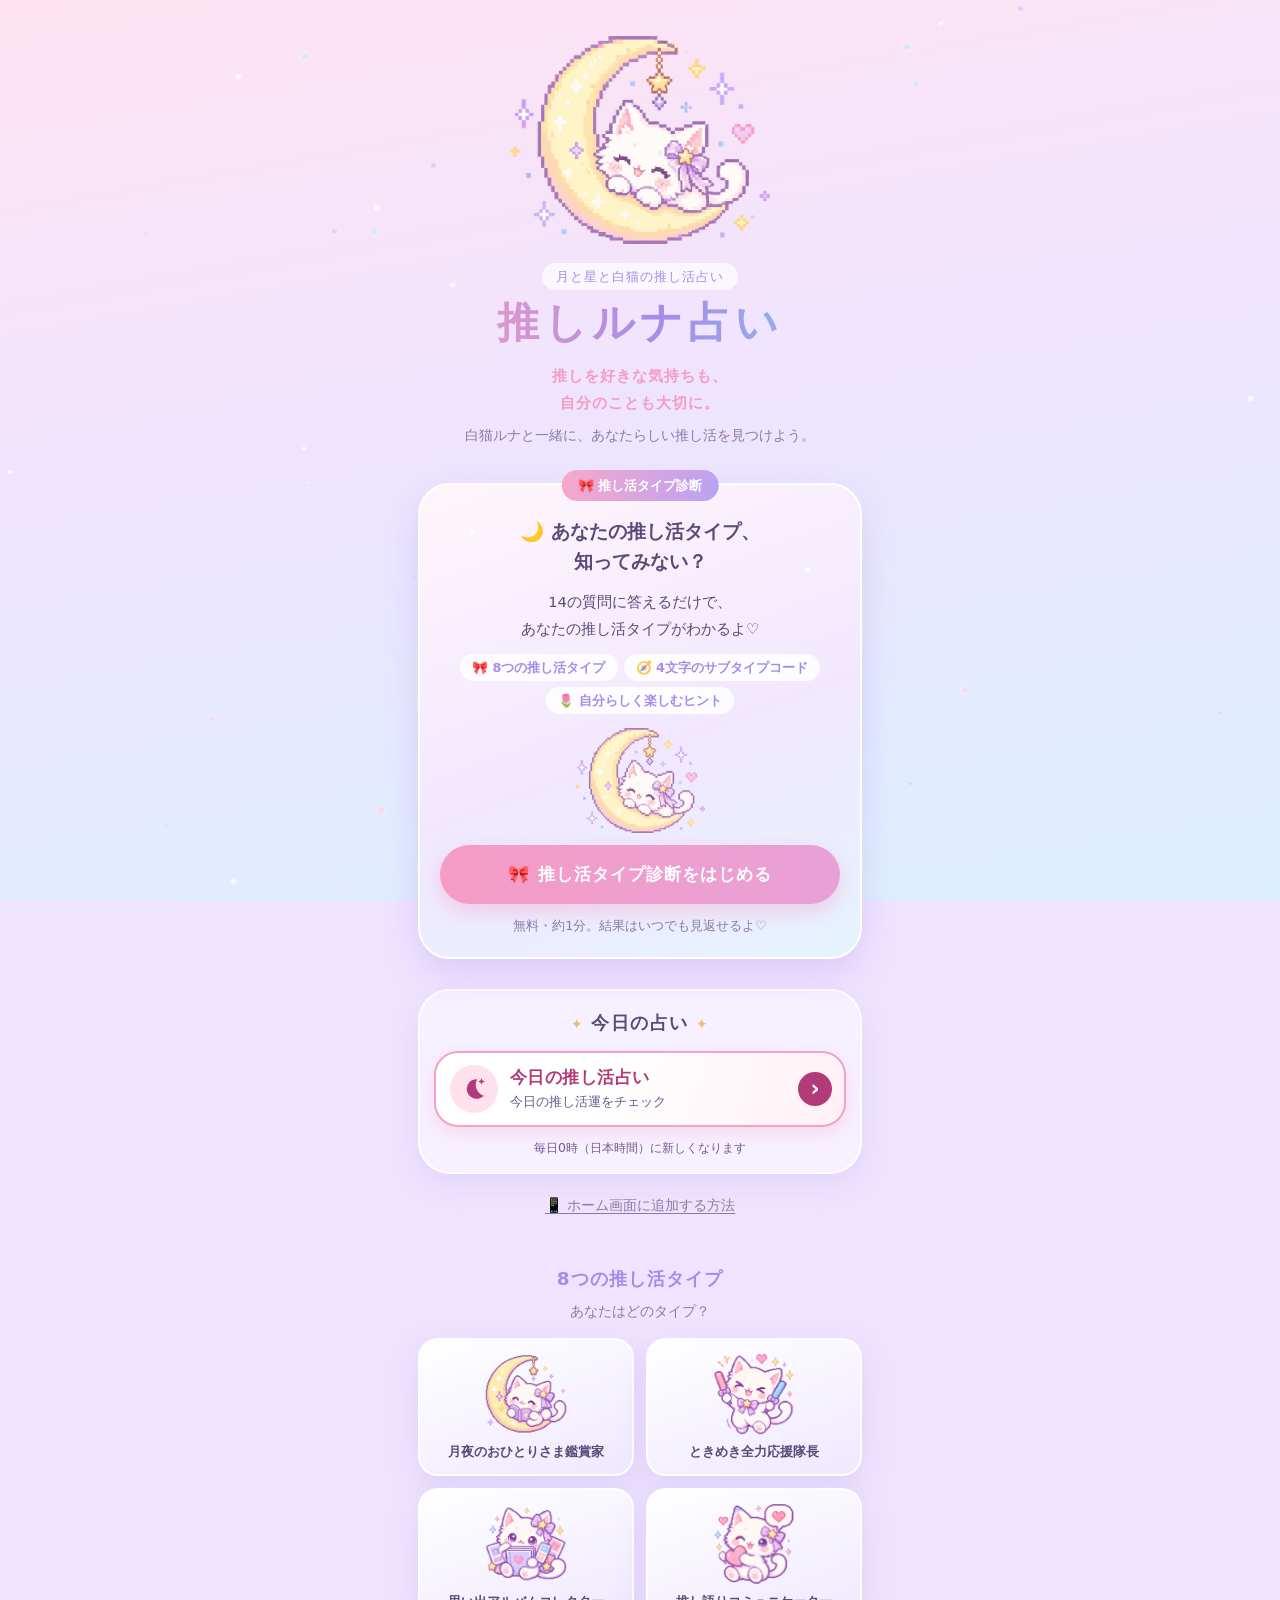
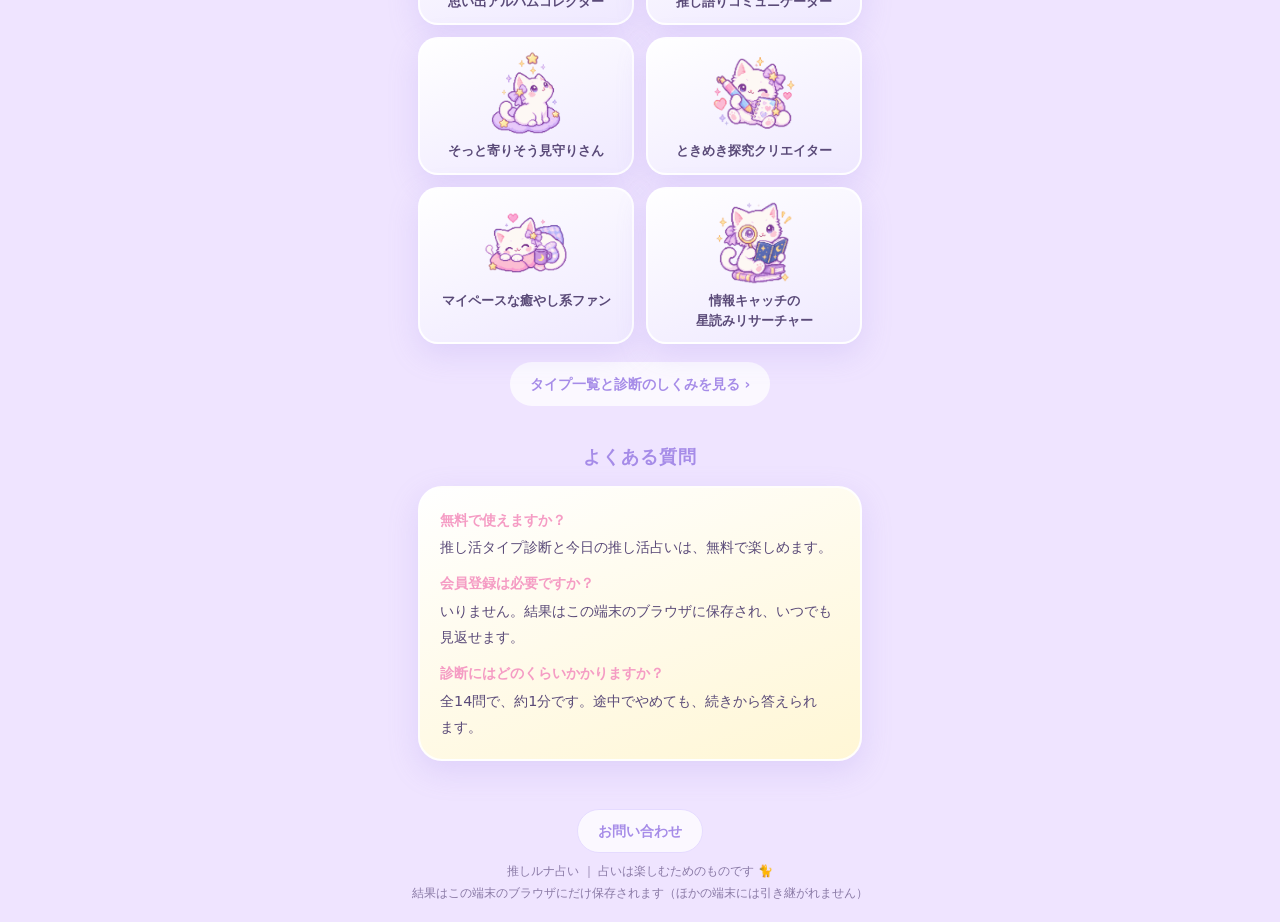
==== commit e4bfc65b: "トップの入口を「今日の占い」にまとめる（今日の推し活占い・今日の一枚タロット） - 既存の毎日の占いの入口（#daily-entry）を「今日の占い」のまとまりにし、タロットの入口をその中へ移す（トッ" ====
--- a/index.html
+++ b/index.html
@@ -64,11 +64,6 @@
         <p class="concept-sub"><span class="nowrap">白猫ルナと一緒に、</span><span class="nowrap">あなたらしい推し活を見つけよう。</span></p>
       </div>
 
-      <div class="tarot-entry" id="tarot-entry" hidden>
-        <button type="button" class="btn btn-primary" id="tarot-open">🌙 今日の一枚を引く</button>
-        <p class="tarot-note">タロット78枚から1日1枚。毎日0時（日本時間）に切り替わります。</p>
-      </div>
-
       <!-- 推し活タイプ診断への案内（保存済みのタイプがあるかどうかで表示を切り替える）。
            初めての人にはこのカードを先に、診断済みの人には今日の占いを先に見せる（並べ替えは app.js の refreshTop） -->
       <section class="type-card" id="type-card" aria-labelledby="type-card-title">
@@ -105,15 +100,30 @@
         </div>
       </section>
 
-      <!-- 今日の推し活占い -->
-      <div class="daily-entry" id="daily-entry">
-        <button type="button" class="btn btn-primary btn-big" id="daily-btn">🌙 今日の推し活占いを見る！</button>
-        <p class="daily-intro">
-          <span class="nowrap">毎日0時（日本時間）に、</span><span class="nowrap">新しい占いが届きます。</span><br>
-          <span class="nowrap">今日の運勢とラッキーアクション、</span><span class="nowrap">白猫からのお守りメッセージをどうぞ。</span>
-        </p>
-      </div>
-
+      <!-- 今日の占い（今日の推し活占い＋今日の一枚タロット）。#daily-entry ごと app.js の refreshTop が診断カードの前後に並べ替える。
+           タロットの入口（#tarot-entry）は enabled か ?tarot-preview=1 のときだけ tarot-ui.js が表示する。非表示のときは場所もとらない -->
+      <section class="today-group" id="daily-entry" aria-labelledby="today-title">
+        <h2 class="today-title" id="today-title">今日の占い</h2>
+        <div class="today-list">
+          <button type="button" class="today-item today-daily" id="daily-btn">
+            <span class="today-icon" aria-hidden="true">
+              <svg viewBox="0 0 32 32" width="30" height="30"><path d="M19.5 5.5a10.5 10.5 0 1 0 7 17.6A12 12 0 0 1 19.5 5.5z" fill="currentColor"/><path d="M24 4.5l1.1 2.4 2.4 1.1-2.4 1.1L24 11.5l-1.1-2.4-2.4-1.1 2.4-1.1z" fill="currentColor"/></svg>
+            </span>
+            <span class="today-body"><span class="today-name">今日の推し活占い</span><span class="today-desc"><span class="phrase">今日の推し活運を</span><span class="phrase">チェック</span></span></span>
+            <span class="today-go" aria-hidden="true">›</span>
+          </button>
+          <div class="today-slot" id="tarot-entry" hidden>
+            <button type="button" class="today-item today-tarot" id="tarot-open">
+              <span class="today-icon" aria-hidden="true">
+                <svg viewBox="0 0 32 32" width="30" height="30"><rect x="8" y="3.5" width="16" height="25" rx="3" fill="none" stroke="currentColor" stroke-width="2.4"/><path d="M18.2 10.2a5.6 5.6 0 1 0 3.4 9.6 6.6 6.6 0 0 1-3.4-9.6z" fill="currentColor"/></svg>
+              </span>
+              <span class="today-body"><span class="today-name">今日の一枚タロット</span><span class="today-desc"><span class="phrase">ルナが選ぶ一枚から</span><span class="phrase">メッセージ</span></span></span>
+              <span class="today-go" aria-hidden="true">›</span>
+            </button>
+          </div>
+        </div>
+        <p class="today-note">毎日0時（日本時間）に新しくなります</p>
+      </section>
       <!-- ホーム画面への追加（目立ちすぎない小さなリンク。ホーム画面から開いているときは出さない） -->
       <button type="button" class="btn-text a2hs-link" id="a2hs-top-btn">📱 ホーム画面に追加する方法</button>
 
--- a/css/style.css
+++ b/css/style.css
@@ -376,12 +376,93 @@
 .daily-note { margin: 0; text-align: center; font-size: 0.78rem; color: var(--ink-soft); }
 .note { text-align: center; font-size: 0.8rem; color: var(--ink-soft); margin-top: 14px; }
 
-.daily-intro {
-  margin: 14px 4px 4px;
-  text-align: center;
-  font-size: 0.88rem;
-  line-height: 1.8;
-  color: var(--ink-soft);
+/* ---------- トップの「今日の占い」（今日の推し活占い・今日の一枚タロット）----------
+   2つの入口を同じ角丸カードでまとめ、色（ピンク／ラベンダー）・アイコン・名前・短い説明で見分けられるようにする。
+   カード全体がボタン。白い面と濃いめの縁・右端の丸い矢印で、淡い配色でも押す場所がわかるようにする */
+.today-group {
+  margin: 30px 0 8px;
+  padding: 16px 14px 12px;
+  background: rgba(255, 255, 255, 0.45);
+  border: 2px solid rgba(255, 255, 255, 0.85);
+  border-radius: 32px;
+  box-shadow: 0 10px 28px rgba(166, 140, 232, 0.18);
+}
+.today-title { margin: 0 0 12px; text-align: center; font-size: 1.12rem; letter-spacing: 0.08em; color: var(--ink); }
+.today-title::before, .today-title::after { content: "✦"; margin: 0 0.5em; font-size: 0.8em; color: var(--gold); }
+.today-list { display: flex; flex-direction: column; gap: 10px; }
+.today-slot[hidden] { display: none; }
+.today-item {
+  display: grid;
+  grid-template-columns: 48px minmax(0, 1fr) 34px;
+  align-items: center;
+  gap: 12px;
+  width: 100%;
+  min-height: 76px;
+  margin: 0;
+  padding: 12px 12px 12px 14px;
+  font: inherit;
+  text-align: left;
+  color: var(--ink);
+  border: 2px solid var(--item-line);
+  border-radius: 24px;
+  background: var(--item-bg);
+  box-shadow: 0 6px 16px var(--item-shadow);
+  cursor: pointer;
+  transition: transform 0.15s ease, box-shadow 0.15s ease;
+}
+.today-item:active { transform: scale(0.98); }
+.today-item:focus-visible { outline: 3px solid var(--item-accent); outline-offset: 3px; }
+.today-daily {
+  --item-accent: #b23a78;
+  --item-line: #f0a3c6;
+  --item-tint: #ffe1ee;
+  --item-bg: linear-gradient(110deg, #ffffff 40%, #fff0f6);
+  --item-shadow: rgba(240, 130, 180, 0.22);
+}
+.today-tarot {
+  --item-accent: #7556cf;
+  --item-line: #bea9f2;
+  --item-tint: #ece4ff;
+  --item-bg: linear-gradient(110deg, #ffffff 40%, #f3eeff);
+  --item-shadow: rgba(150, 120, 230, 0.24);
+}
+.today-icon {
+  display: grid;
+  place-items: center;
+  width: 48px;
+  height: 48px;
+  border-radius: 50%;
+  color: var(--item-accent);
+  background: var(--item-tint);
+}
+.today-icon svg { display: block; }
+.today-body { display: flex; flex-direction: column; gap: 2px; min-width: 0; }
+.today-name { font-size: 1.04rem; font-weight: 700; line-height: 1.45; letter-spacing: 0.03em; color: var(--item-accent); }
+.today-desc { font-size: 0.84rem; line-height: 1.5; color: #67588a; }
+.today-go {
+  display: grid;
+  place-items: center;
+  width: 34px;
+  height: 34px;
+  border-radius: 50%;
+  font-size: 1.4rem;
+  font-weight: 700;
+  line-height: 1;
+  padding-bottom: 2px;
+  color: var(--white);
+  background: var(--item-accent);
+}
+.today-note { margin: 10px 0 0; text-align: center; font-size: 0.78rem; color: #6c5d8f; }
+.today-desc .phrase { display: inline-block; } /* 折り返すときは「今日の推し活運を／チェック」「ルナが選ぶ一枚から／メッセージ」の区切りで */
+@media (hover: hover) {
+  .today-item:hover { box-shadow: 0 8px 22px var(--item-shadow), 0 0 0 1px var(--item-line); }
+}
+@media (max-width: 360px) {
+  .today-group { padding-left: 10px; padding-right: 10px; }
+  .today-item { grid-template-columns: 42px minmax(0, 1fr) 30px; gap: 10px; padding-left: 10px; padding-right: 10px; }
+  .today-icon { width: 42px; height: 42px; }
+  .today-go { width: 30px; height: 30px; font-size: 1.25rem; }
+  .today-name { font-size: 0.96rem; letter-spacing: 0; } /* 「今日の一枚タロット」を1行に */
 }
 
 /* ---------- 推し活タイプ診断への案内カード ---------- */
--- a/css/tarot.css
+++ b/css/tarot.css
@@ -1,5 +1,4 @@
 /* 今日の一枚：今日の推し活占い（#screen-daily）と同じ見出し・角丸・余白・ボタンにそろえる。色は style.css の変数を使う */
-.tarot-entry { margin: 24px 0; text-align: center; }
 .tarot-head .eyebrow { margin-bottom: 2px; background: var(--lavender); }
 .tarot-head .result-date { margin-top: 6px; }
 .tarot-preview-note { text-align: center; }
@@ -116,15 +115,10 @@
   margin: 0 auto 14px;
   display: grid;
   place-items: center;
-  padding: 10px;
-  box-sizing: border-box;
-  background: #fbfcfc; /* GIF の背景色と同じ。GIF は透過なしのため、枠の色を合わせて四角が浮かないようにする */
-  border: 3px solid var(--white);
-  border-radius: 32px;
-  box-shadow: 0 0 0 6px rgba(229, 219, 255, 0.7), 0 14px 34px rgba(166, 140, 232, 0.28);
+  box-sizing: border-box; /* GIF は背景透過。枠や背景は付けず、画面の背景にそのまま重ねる */
 }
 .tarot-loading-gif { grid-area: 1 / 1; position: relative; width: 100%; height: 100%; object-fit: contain; display: block; }
-/* GIF が届くまでの仮表示（通信が遅いときも枠が空にならない） */
+/* GIF が届くまでの仮表示（通信が遅いときも空にならない）。GIF は透過なので、届いたら is-gif を外して消す */
 .tarot-loading-art.is-gif::before { content: "☾"; grid-area: 1 / 1; font-size: 64px; line-height: 1; color: var(--lavender-deep); opacity: 0.55; }
 .tarot-loading-still { grid-area: 1 / 1; width: 78%; height: auto; display: block; }
 .tarot-loading-art img[hidden] { display: none; }
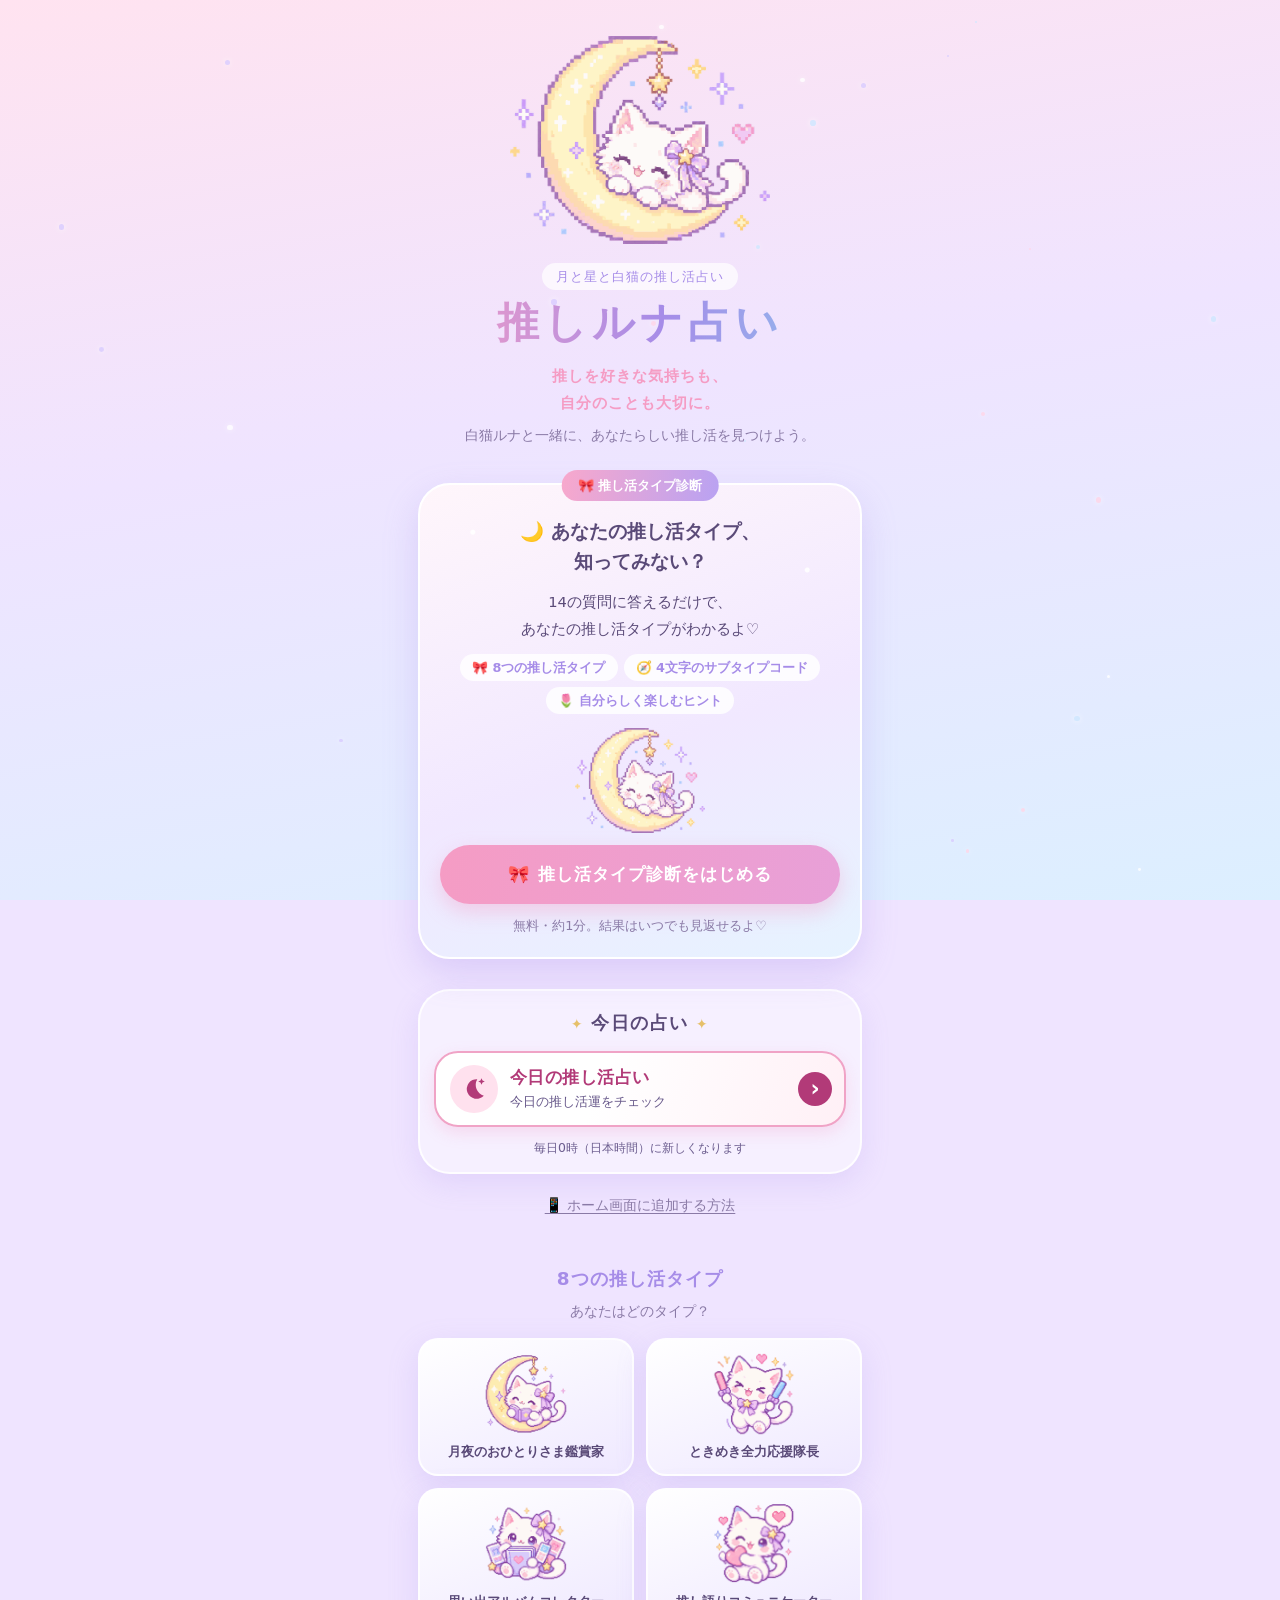
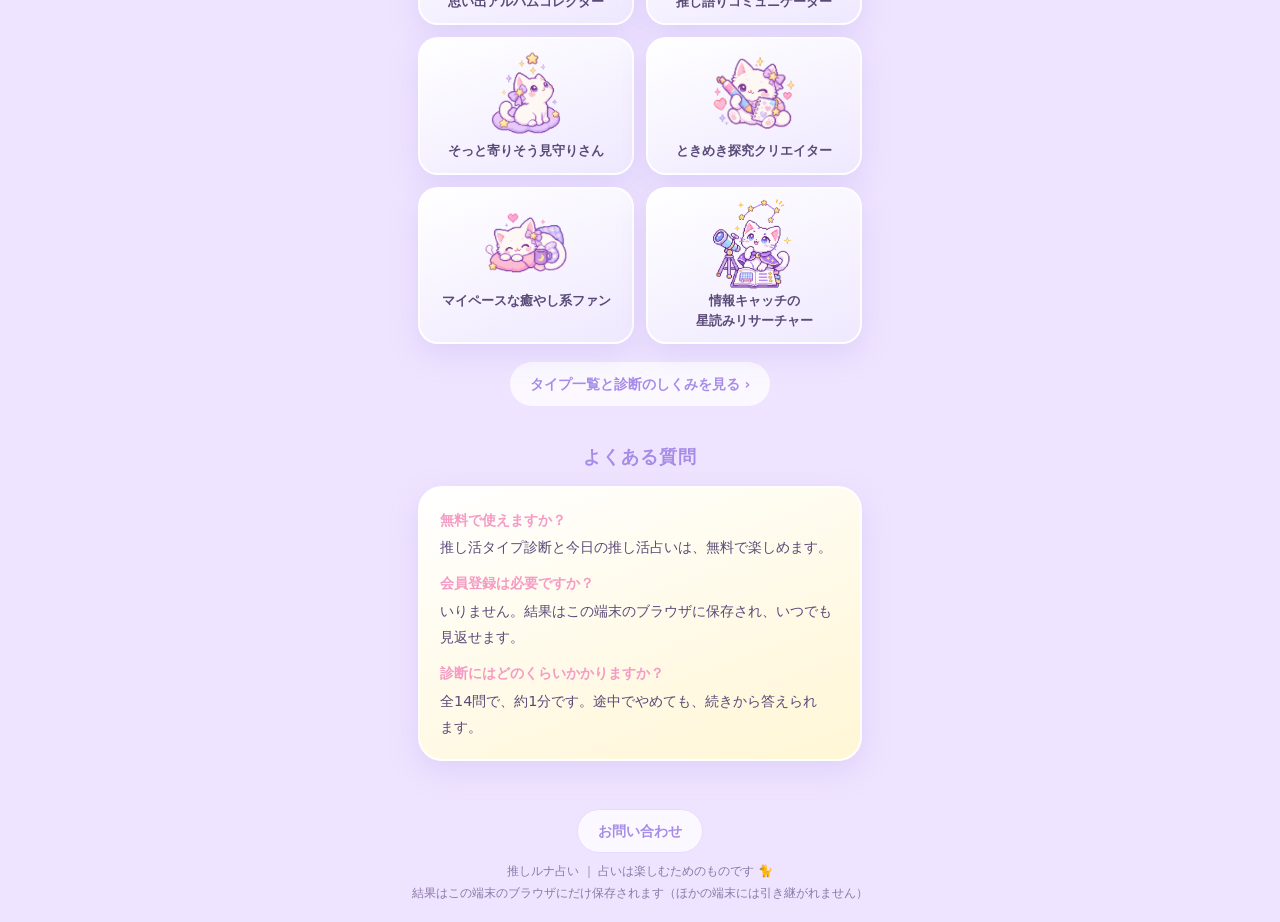
==== commit b75e2f7e: "星読みリサーチャーの絵を、望遠鏡・星座・本の新しい絵に差し替える - images/types/research-telescope-constellation.png：いただいた背景透過PNG（12" ====
--- a/index.html
+++ b/index.html
@@ -139,7 +139,7 @@
           <li><a href="types/#watch"><img src="images/types/watch-starry-cloud.png" width="425" height="425" alt="" loading="lazy"><span><span class="phrase">そっと寄りそう</span><span class="phrase">見守りさん</span></span></a></li>
           <li><a href="types/#create"><img src="images/types/create-notebook-pencil.png" width="382" height="382" alt="" loading="lazy"><span><span class="phrase">ときめき</span><span class="phrase">探究クリエイター</span></span></a></li>
           <li><a href="types/#heal"><img src="images/types/heal-cushion-mug.png" width="431" height="431" alt="" loading="lazy"><span><span class="phrase">マイペースな</span><span class="phrase">癒やし系ファン</span></span></a></li>
-          <li><a href="types/#research"><img src="images/types/research-magnifier-starbook.png" width="382" height="382" alt="" loading="lazy"><span><span class="phrase">情報キャッチの</span><span class="phrase">星読みリサーチャー</span></span></a></li>
+          <li><a href="types/#research"><img src="images/types/research-telescope-constellation.png" width="1254" height="1254" alt="" loading="lazy"><span><span class="phrase">情報キャッチの</span><span class="phrase">星読みリサーチャー</span></span></a></li>
         </ul>
         <a class="about-more" href="types/">タイプ一覧と診断のしくみを見る ›</a>
       </section>
--- a/css/style.css
+++ b/css/style.css
@@ -789,6 +789,10 @@
   box-shadow: 0 0 0 3px var(--white), 0 0 0 6px var(--type-color);
 }
 .type-emblem .emblem-cat { width: 120px; margin: 0; }
+/* 情報キャッチの星読みリサーチャーの絵：望遠鏡・星座・本が入って白猫が小さめに見えるので、
+   表示だけ少し大きく（1.1倍）・中央に寄せる（右へ3.3%）。レイアウトの大きさは変えない。
+   シェア画像は js/data.js の imageFit（同じ値）で調整 */
+img[src$="research-telescope-constellation.png"] { transform: translateX(3.3%) scale(1.1); }
 .type-emoji {
   position: absolute;
   right: 2px;
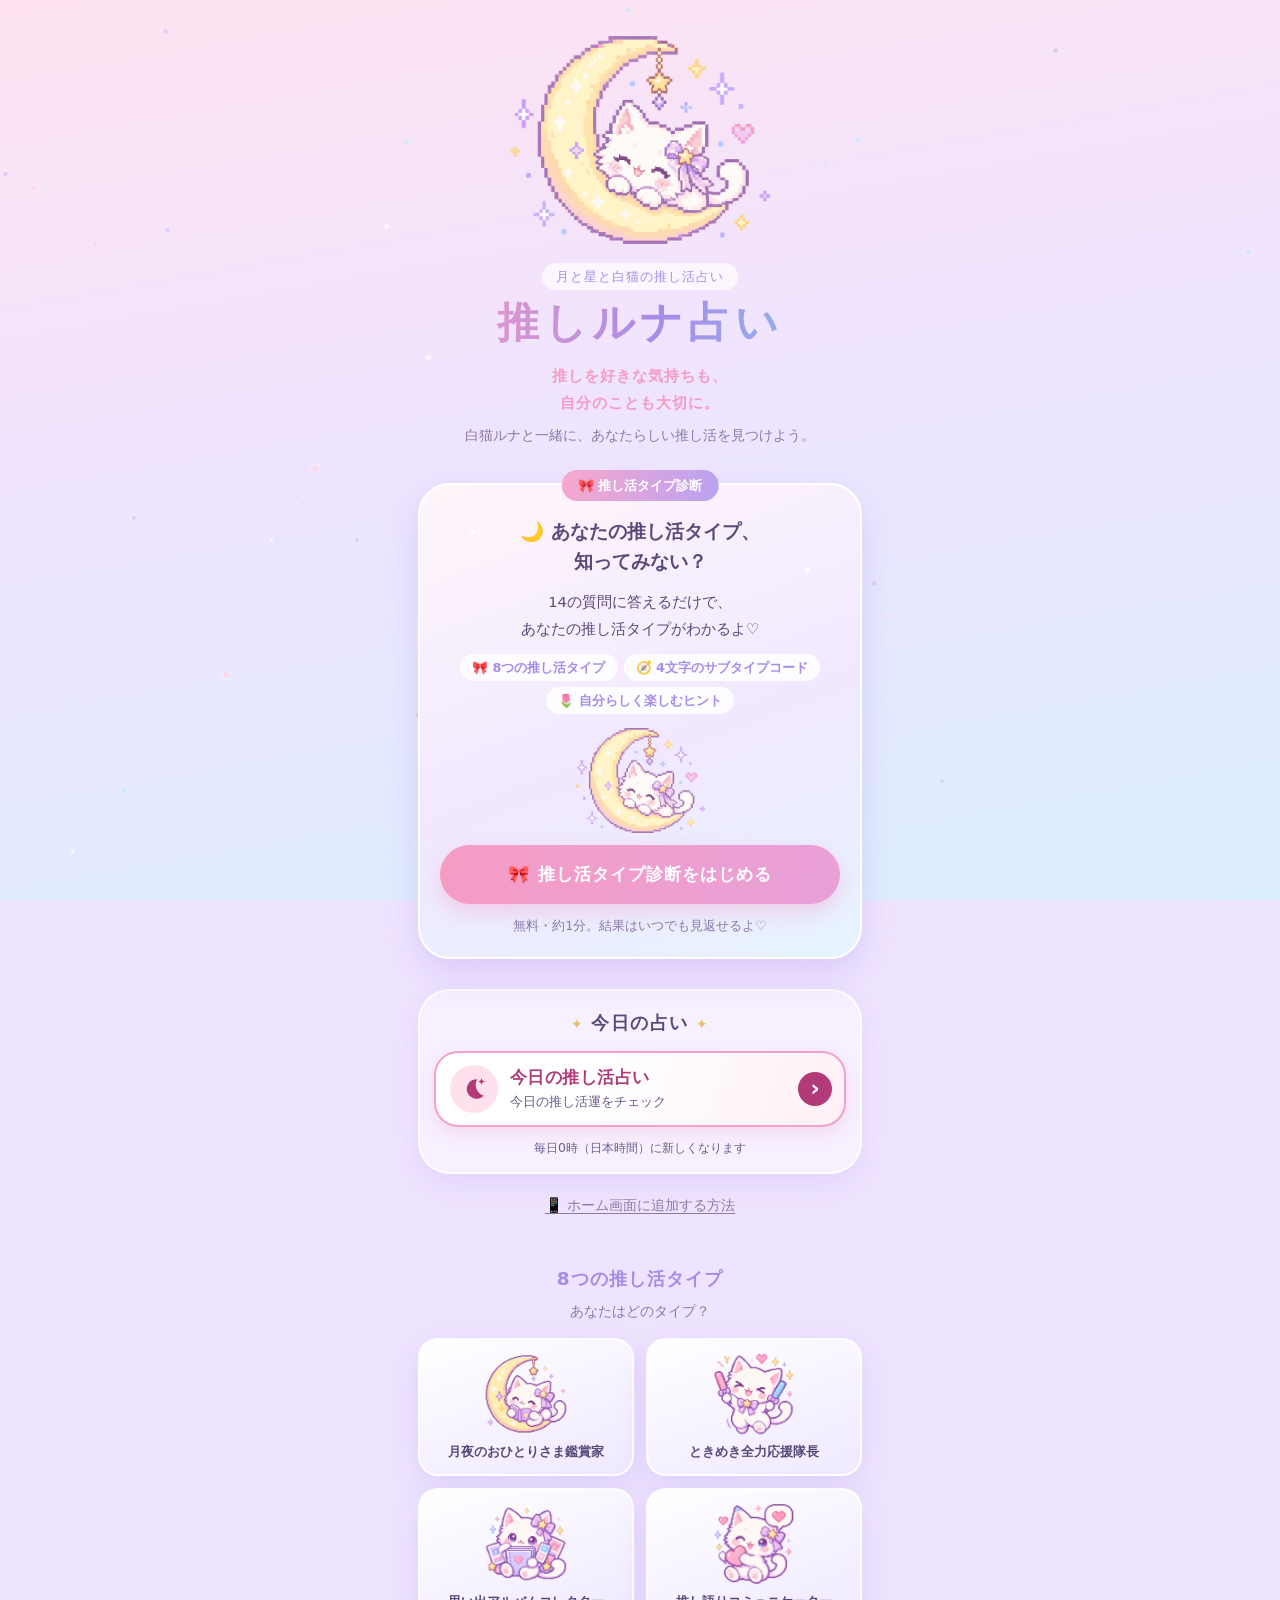
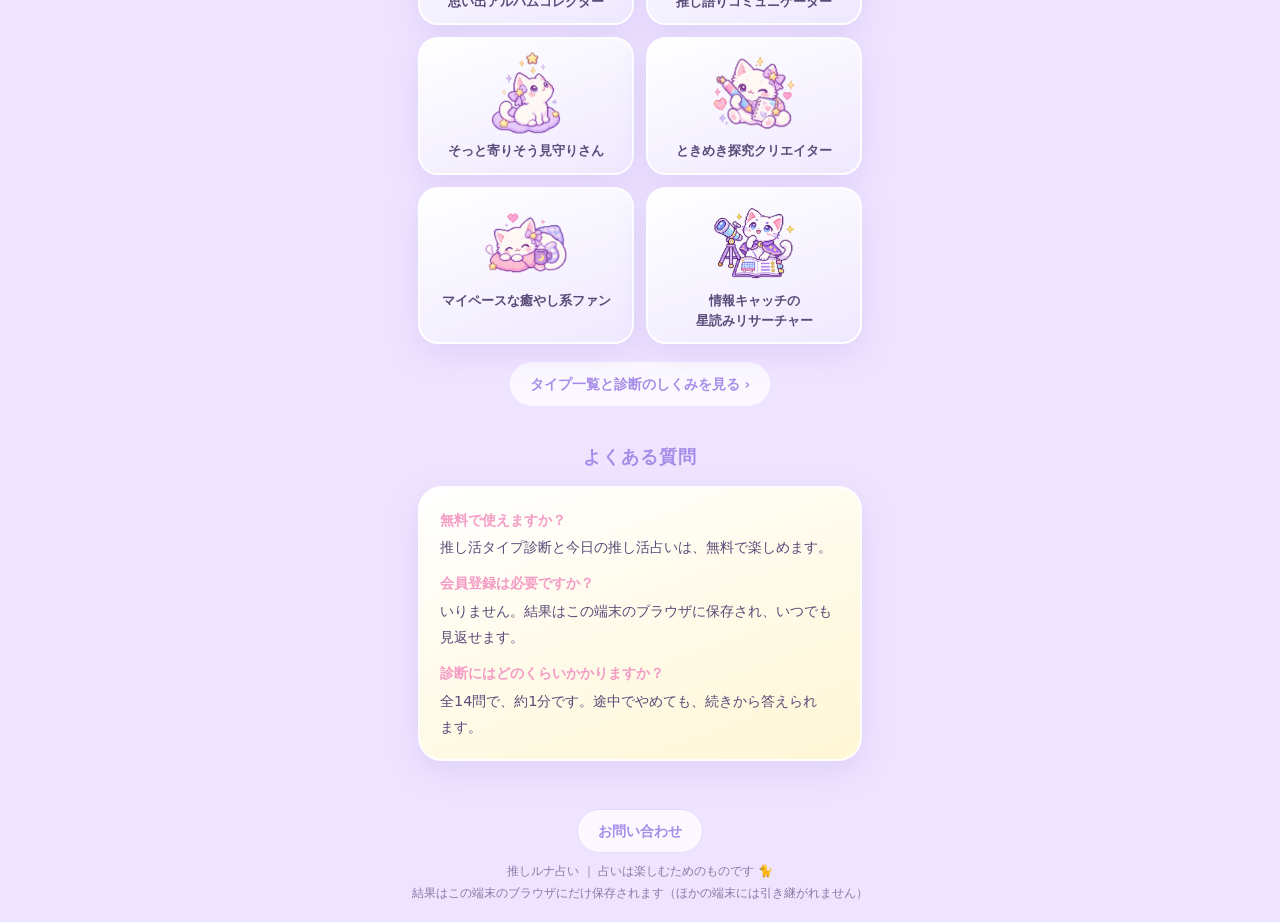
==== commit 0ee75a93: "星読みリサーチャーの絵を「星座なし版」に差し替え（最終採用）、表示の大きさと位置を調整し直す - images/types/research-telescope-book.png：いただいた背景透過P" ====
--- a/index.html
+++ b/index.html
@@ -139,7 +139,7 @@
           <li><a href="types/#watch"><img src="images/types/watch-starry-cloud.png" width="425" height="425" alt="" loading="lazy"><span><span class="phrase">そっと寄りそう</span><span class="phrase">見守りさん</span></span></a></li>
           <li><a href="types/#create"><img src="images/types/create-notebook-pencil.png" width="382" height="382" alt="" loading="lazy"><span><span class="phrase">ときめき</span><span class="phrase">探究クリエイター</span></span></a></li>
           <li><a href="types/#heal"><img src="images/types/heal-cushion-mug.png" width="431" height="431" alt="" loading="lazy"><span><span class="phrase">マイペースな</span><span class="phrase">癒やし系ファン</span></span></a></li>
-          <li><a href="types/#research"><img src="images/types/research-telescope-constellation.png" width="1254" height="1254" alt="" loading="lazy"><span><span class="phrase">情報キャッチの</span><span class="phrase">星読みリサーチャー</span></span></a></li>
+          <li><a href="types/#research"><img src="images/types/research-telescope-book.png" width="1254" height="1254" alt="" loading="lazy"><span><span class="phrase">情報キャッチの</span><span class="phrase">星読みリサーチャー</span></span></a></li>
         </ul>
         <a class="about-more" href="types/">タイプ一覧と診断のしくみを見る ›</a>
       </section>
--- a/css/style.css
+++ b/css/style.css
@@ -789,10 +789,12 @@
   box-shadow: 0 0 0 3px var(--white), 0 0 0 6px var(--type-color);
 }
 .type-emblem .emblem-cat { width: 120px; margin: 0; }
-/* 情報キャッチの星読みリサーチャーの絵：望遠鏡・星座・本が入って白猫が小さめに見えるので、
-   表示だけ少し大きく（1.1倍）・中央に寄せる（右へ3.3%）。レイアウトの大きさは変えない。
+/* 情報キャッチの星読みリサーチャーの絵：絵が下と左に寄っていて（上に余白）、白猫が小さめに見えるので、
+   表示だけ中央に寄せて（右へ6%・上へ13.3%）少し大きく（1.12倍）する。レイアウトの大きさは変えない。
    シェア画像は js/data.js の imageFit（同じ値）で調整 */
-img[src$="research-telescope-constellation.png"] { transform: translateX(3.3%) scale(1.1); }
+img[src$="research-telescope-book.png"] { transform: translate(6%, -13.3%) scale(1.12); }
+/* 結果画面の丸い絵は右下に絵文字の丸があるので、本の右端がかくれないよう、少し小さく・左寄せにする */
+#type-emblem img[src$="research-telescope-book.png"] { transform: translate(-11%, -12.3%) scale(1.04); }
 .type-emoji {
   position: absolute;
   right: 2px;
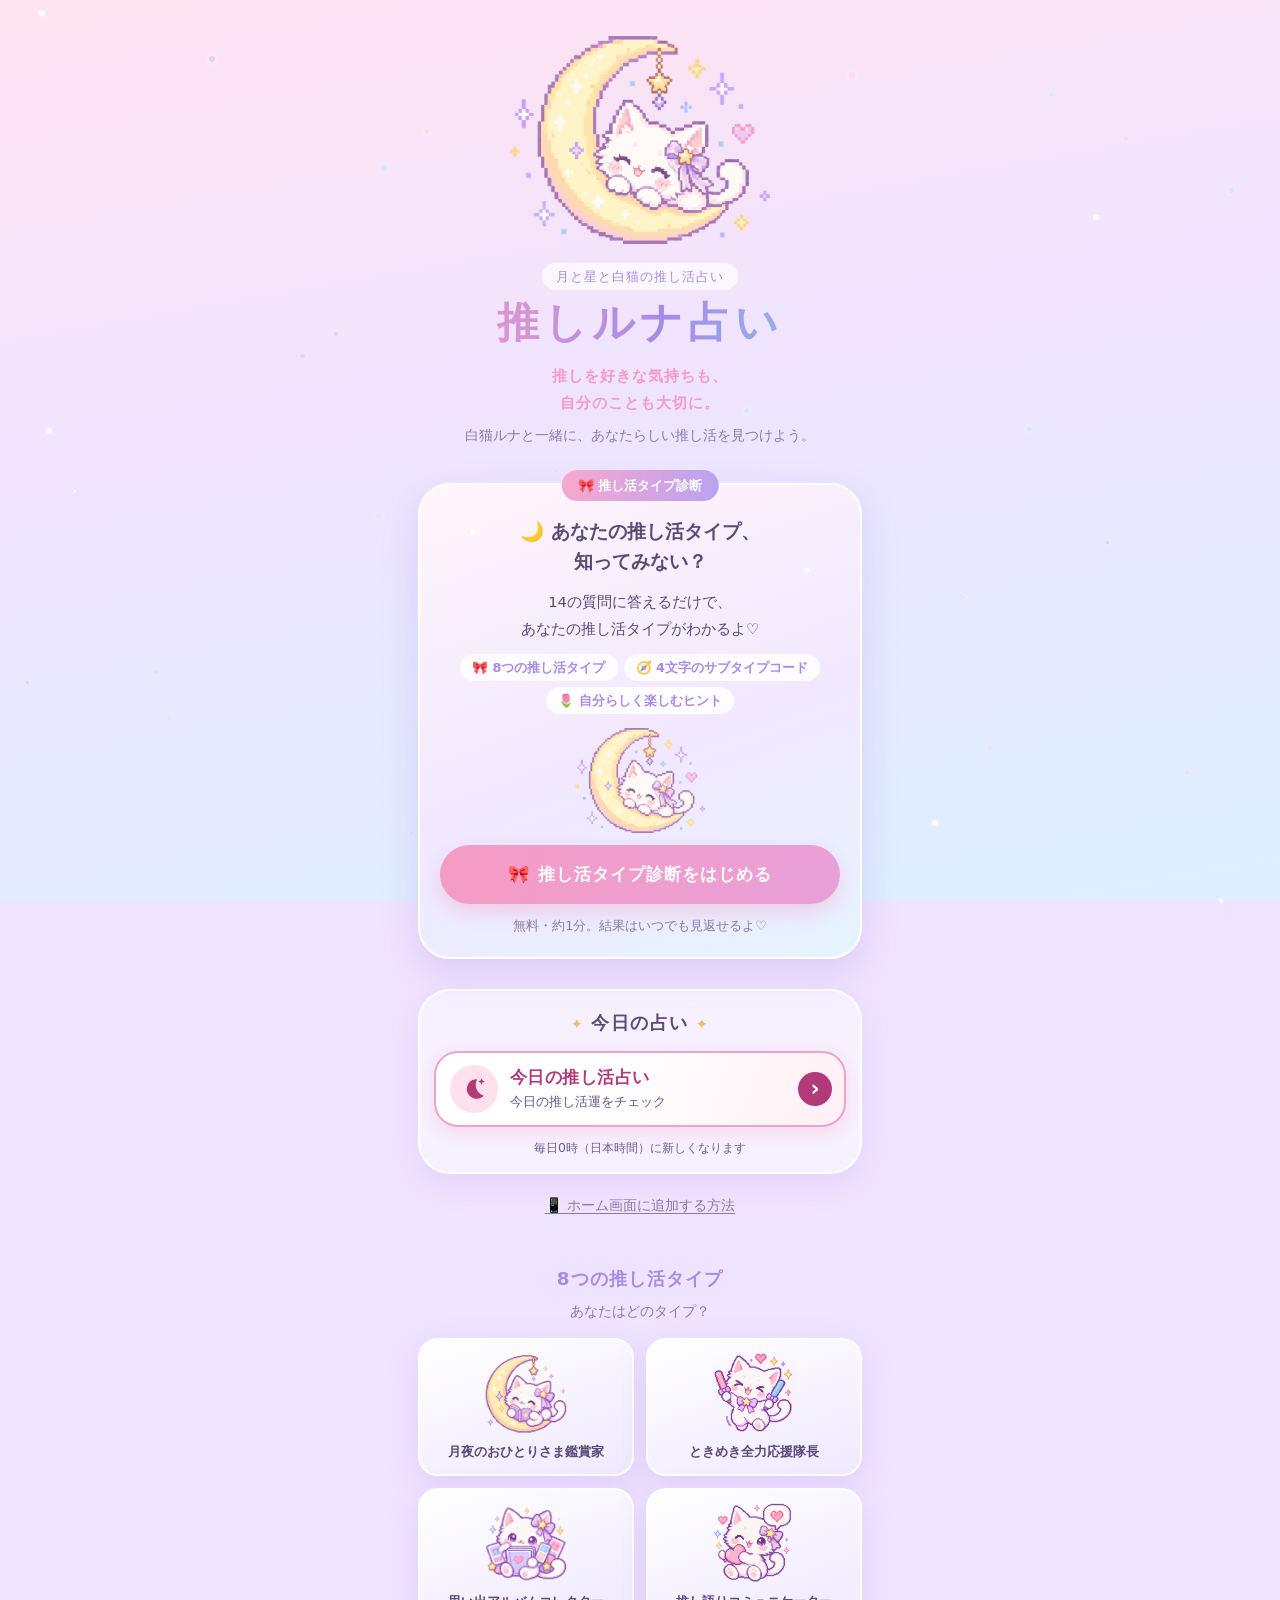
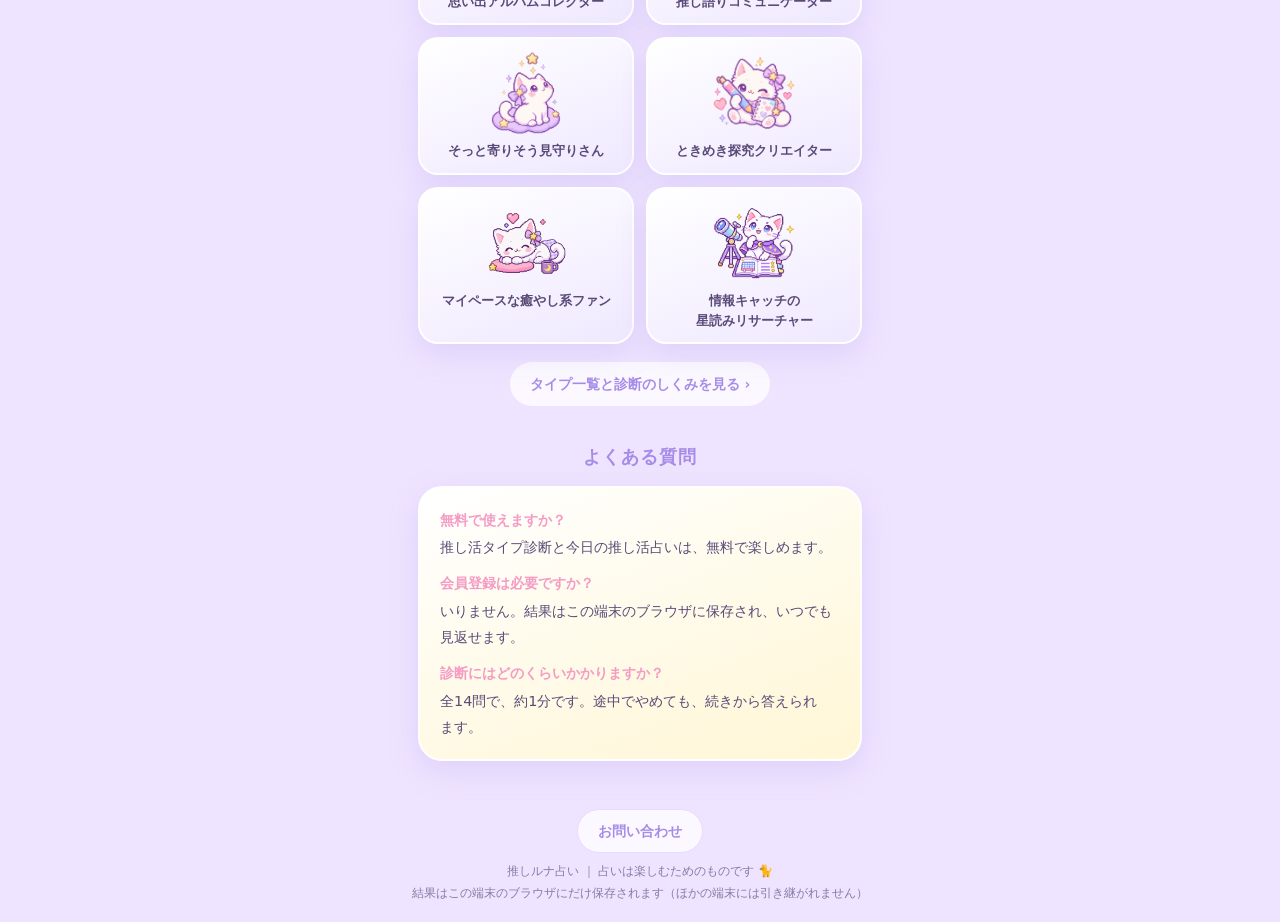
==== commit d7cfb10b: "応援隊長・コミュニケーター・癒やし系の絵を、修正版に差し替える - 応援隊長：左上の余計な線を削除した版（images/types/cheer-penlight-sparkle.png） - コミュニ" ====
--- a/index.html
+++ b/index.html
@@ -133,12 +133,12 @@
         <p class="about-lead">あなたはどのタイプ？</p>
         <ul class="type-grid">
           <li><a href="types/#solo"><img src="images/types/solo-moon-book.png" width="404" height="404" alt="" loading="lazy"><span><span class="phrase">月夜の</span><span class="phrase">おひとりさま鑑賞家</span></span></a></li>
-          <li><a href="types/#cheer"><img src="images/types/cheer-penlight.png" width="370" height="370" alt="" loading="lazy"><span><span class="phrase">ときめき</span><span class="phrase">全力応援隊長</span></span></a></li>
+          <li><a href="types/#cheer"><img src="images/types/cheer-penlight-sparkle.png" width="1254" height="1254" alt="" loading="lazy"><span><span class="phrase">ときめき</span><span class="phrase">全力応援隊長</span></span></a></li>
           <li><a href="types/#memory"><img src="images/types/memory-photos-goods.png" width="364" height="364" alt="" loading="lazy"><span><span class="phrase">思い出アルバム</span><span class="phrase">コレクター</span></span></a></li>
-          <li><a href="types/#talk"><img src="images/types/talk-heart.png" width="340" height="340" alt="" loading="lazy"><span><span class="phrase">推し語り</span><span class="phrase">コミュニケーター</span></span></a></li>
+          <li><a href="types/#talk"><img src="images/types/talk-heart-bubble.png" width="1254" height="1254" alt="" loading="lazy"><span><span class="phrase">推し語り</span><span class="phrase">コミュニケーター</span></span></a></li>
           <li><a href="types/#watch"><img src="images/types/watch-starry-cloud.png" width="425" height="425" alt="" loading="lazy"><span><span class="phrase">そっと寄りそう</span><span class="phrase">見守りさん</span></span></a></li>
           <li><a href="types/#create"><img src="images/types/create-notebook-pencil.png" width="382" height="382" alt="" loading="lazy"><span><span class="phrase">ときめき</span><span class="phrase">探究クリエイター</span></span></a></li>
-          <li><a href="types/#heal"><img src="images/types/heal-cushion-mug.png" width="431" height="431" alt="" loading="lazy"><span><span class="phrase">マイペースな</span><span class="phrase">癒やし系ファン</span></span></a></li>
+          <li><a href="types/#heal"><img src="images/types/heal-cushion-mug-cozy.png" width="1254" height="1254" alt="" loading="lazy"><span><span class="phrase">マイペースな</span><span class="phrase">癒やし系ファン</span></span></a></li>
           <li><a href="types/#research"><img src="images/types/research-telescope-book.png" width="1254" height="1254" alt="" loading="lazy"><span><span class="phrase">情報キャッチの</span><span class="phrase">星読みリサーチャー</span></span></a></li>
         </ul>
         <a class="about-more" href="types/">タイプ一覧と診断のしくみを見る ›</a>
--- a/css/style.css
+++ b/css/style.css
@@ -793,8 +793,6 @@
    表示だけ中央に寄せて（右へ6%・上へ13.3%）少し大きく（1.12倍）する。レイアウトの大きさは変えない。
    シェア画像は js/data.js の imageFit（同じ値）で調整 */
 img[src$="research-telescope-book.png"] { transform: translate(6%, -13.3%) scale(1.12); }
-/* 結果画面の丸い絵は右下に絵文字の丸があるので、本の右端がかくれないよう、少し小さく・左寄せにする */
-#type-emblem img[src$="research-telescope-book.png"] { transform: translate(-11%, -12.3%) scale(1.04); }
 .type-emoji {
   position: absolute;
   right: 2px;
@@ -808,6 +806,9 @@
   border-radius: 50%;
   box-shadow: 0 0 0 3px var(--type-color);
 }
+/* 星読みリサーチャーの結果画面：絵は丸の中央のまま（ほかの表示と同じ調整）、右下の絵文字の丸が本の右端に
+   かからないよう、丸を少し外側（右へ10px・下へ12px）に動かす。大きさはほかのタイプと同じ */
+#type-emblem[data-type="research"] .type-emoji { right: -8px; bottom: -6px; }
 .type-emblem.small { flex: none; width: 76px; height: 76px; box-shadow: 0 0 0 2px var(--white), 0 0 0 4px var(--type-color); }
 .type-emblem.small .emblem-cat { width: 60px; }
 .type-lead { margin: 16px 0 2px; font-size: 0.88rem; color: var(--ink-soft); }
@@ -1043,6 +1044,10 @@
 .type-grid img { width: 84px; height: auto; }
 .type-grid a > span { margin-top: 6px; font-size: 0.82rem; font-weight: 700; line-height: 1.5; }
 .type-grid .phrase { display: inline-block; }
+/* 言葉のまとまりごとに改行する表示（js/app.js の setPhrased、types/ のキャッチコピー）。
+   iPhone の Safari は word-break: auto-phrase に対応していないため、まとまりを inline-block にして、その間でだけ改行する。
+   1つのまとまりが幅より長いときだけ、その中で折り返す（横にはみ出さない） */
+.phrased .phrase { display: inline-block; max-width: 100%; }
 .about-more {
   display: flex;
   align-items: center;
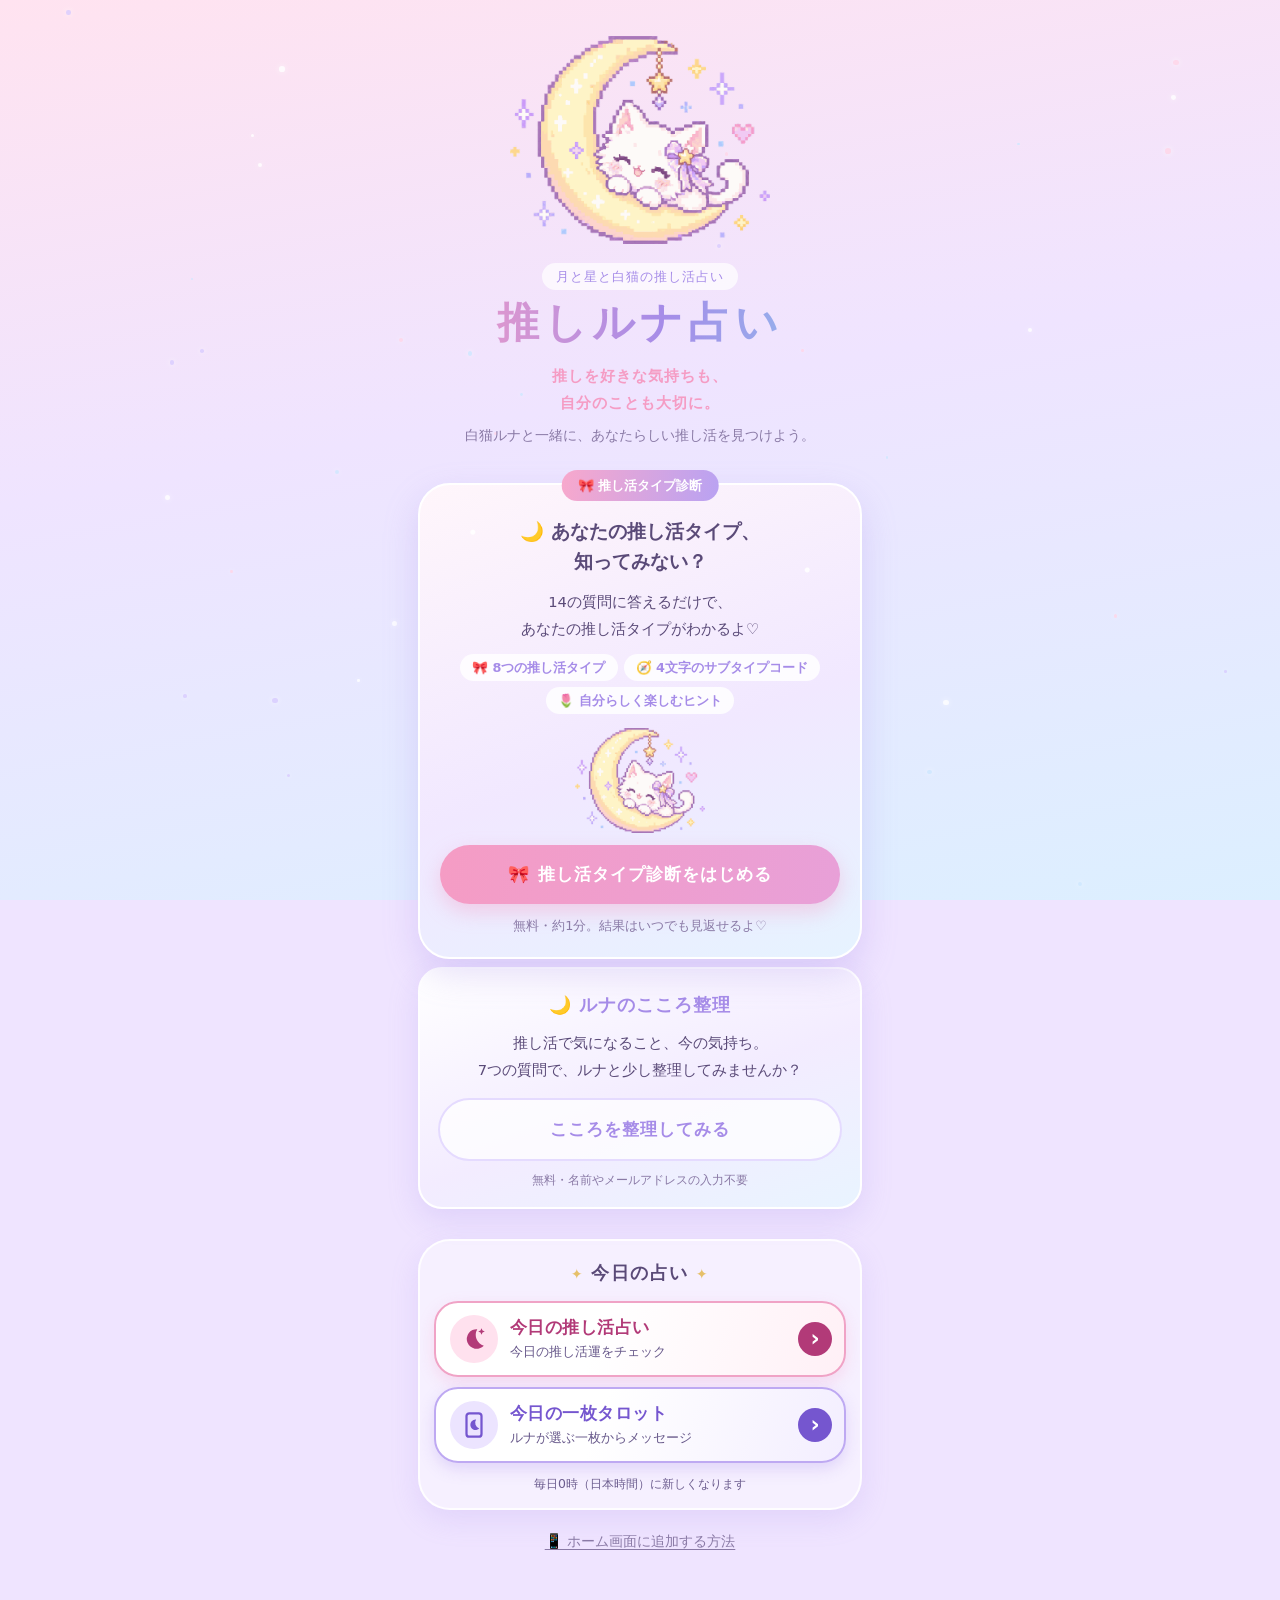
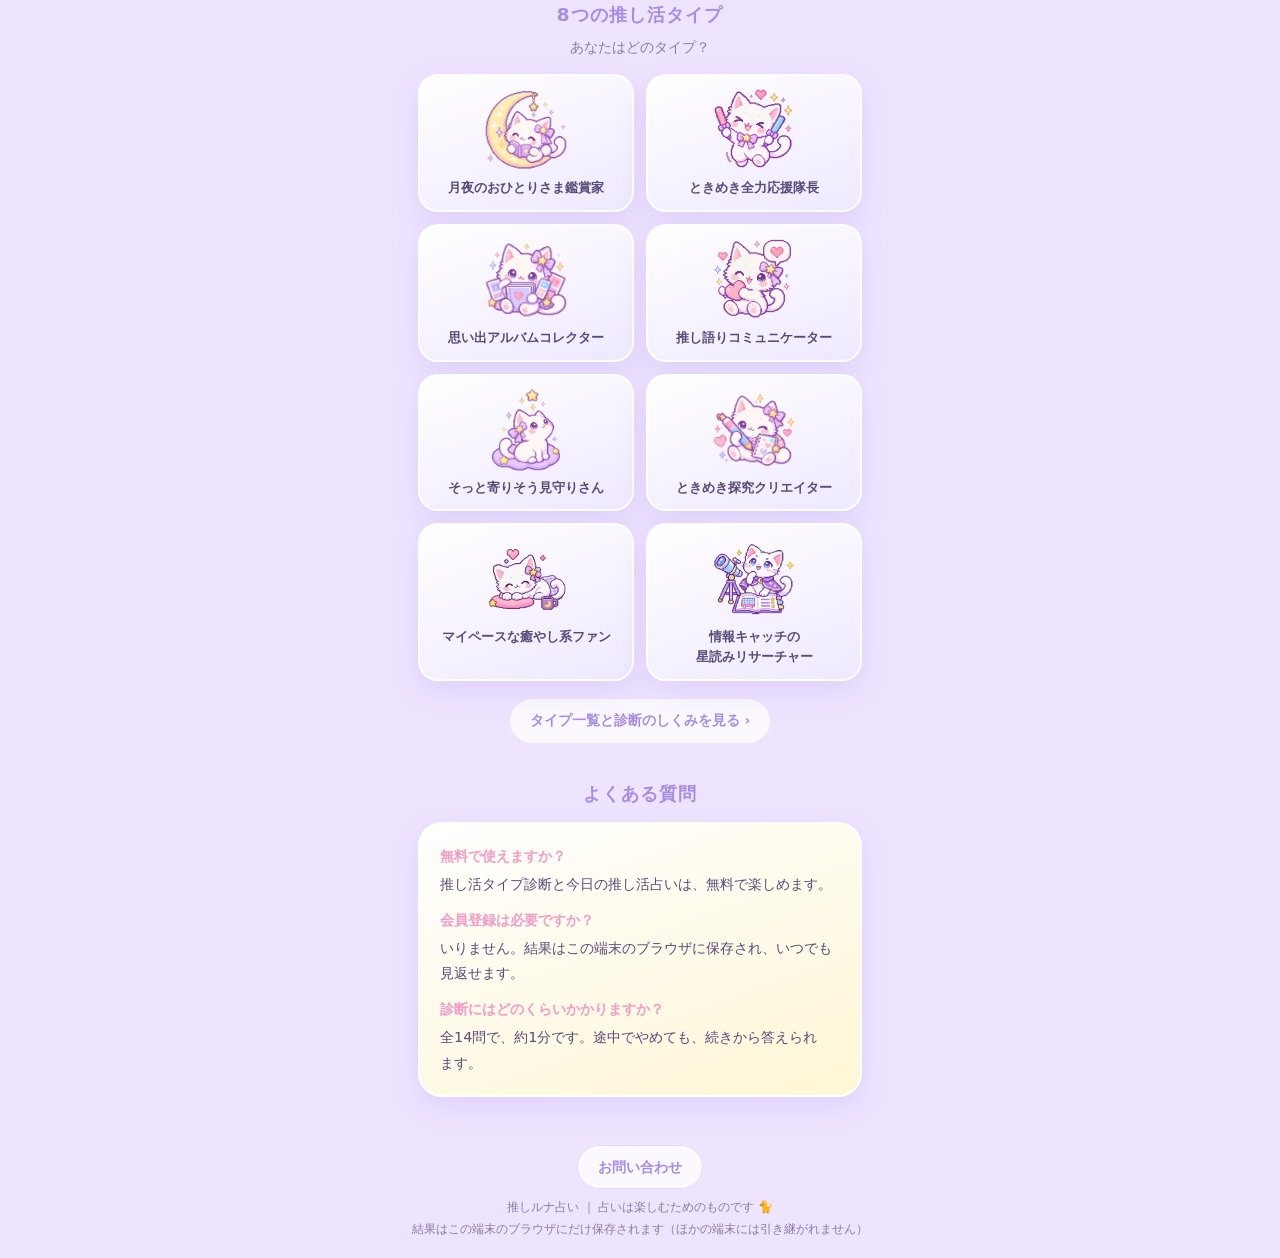
==== commit a0633640: "「ルナのこころ整理」（heart/）を追加する 仕様書「ルナのこころ整理｜Claude実装用仕様書 v0.1」に沿って、選択式の7問で推し活の悩み・大切にしたいものを 整理する無料の機能を追加する。 " ====
--- a/index.html
+++ b/index.html
@@ -100,6 +100,14 @@
         </div>
       </section>
 
+      <!-- ルナのこころ整理（heart/）の入口。推し活タイプ診断のカードの直後に置く（診断済み・未診断のどちらでも。app.js の refreshTop） -->
+      <section class="heart-entry" id="heart-entry" aria-labelledby="heart-entry-title">
+        <h2 class="heart-entry-title" id="heart-entry-title"><span aria-hidden="true">🌙</span> ルナのこころ整理</h2>
+        <p class="heart-entry-text">推し活で気になること、今の気持ち。<br>7つの質問で、ルナと少し整理してみませんか？</p>
+        <a class="btn btn-ghost heart-entry-btn" href="heart/">こころを整理してみる</a>
+        <p class="heart-entry-note">無料・名前やメールアドレスの入力不要</p>
+      </section>
+
       <!-- 今日の占い（今日の推し活占い＋今日の一枚タロット）。#daily-entry ごと app.js の refreshTop が診断カードの前後に並べ替える。
            タロットの入口（#tarot-entry）は enabled か ?tarot-preview=1 のときだけ tarot-ui.js が表示する。非表示のときは場所もとらない -->
       <section class="today-group" id="daily-entry" aria-labelledby="today-title">
@@ -382,6 +390,13 @@
         <p class="omamori-body" id="type-omamori-msg"></p>
       </article>
 
+      <!-- タイプ診断の結果を読み終えたところに、ルナのこころ整理（heart/）への小さな入口 -->
+      <aside class="heart-invite" aria-labelledby="heart-invite-title">
+        <p class="heart-invite-title" id="heart-invite-title"><span aria-hidden="true">🌙</span> 推し活のことで、お悩みのあなたへ</p>
+        <p class="heart-invite-text">気になることや今の気持ちを、7つの質問でルナと少し整理してみませんか？</p>
+        <a class="heart-invite-link" href="heart/">ルナのこころ整理へ</a>
+      </aside>
+
       <button type="button" class="btn btn-primary" id="to-daily-btn">🌙 今日の占いを見る</button>
       <button type="button" class="btn btn-ghost" id="share-btn">📸 結果をシェアする</button>
       <!-- シェア画像（タイプごとに作り直す） -->
--- a/css/style.css
+++ b/css/style.css
@@ -1044,6 +1044,44 @@
 .type-grid img { width: 84px; height: auto; }
 .type-grid a > span { margin-top: 6px; font-size: 0.82rem; font-weight: 700; line-height: 1.5; }
 .type-grid .phrase { display: inline-block; }
+
+/* ルナのこころ整理（heart/）の入口：トップ（診断カードの直後）と、タイプ診断の結果のお守りの後 */
+.heart-entry {
+  margin: 0 0 16px;
+  padding: 20px 18px 16px;
+  text-align: center;
+  background: linear-gradient(160deg, #fff 0%, #f3ecff 55%, #e9f4ff 100%);
+  border: 2px solid var(--white);
+  border-radius: var(--radius);
+  box-shadow: var(--shadow);
+}
+.heart-entry-title { margin: 0; font-size: 1.12rem; letter-spacing: 0.06em; color: var(--lavender-deep); }
+.heart-entry-text { margin: 8px 0 0; font-size: 0.92rem; line-height: 1.85; }
+.heart-entry-btn { margin-top: 14px; }
+.heart-entry-note { margin: 8px 0 0; font-size: 0.78rem; color: var(--ink-soft); }
+.heart-invite {
+  margin: 0 0 16px;
+  padding: 14px 16px;
+  text-align: center;
+  background: rgba(255, 255, 255, 0.85);
+  border: 2px dashed var(--lavender);
+  border-radius: 20px;
+}
+.heart-invite-title { margin: 0; font-size: 0.92rem; font-weight: 700; color: var(--lavender-deep); }
+.heart-invite-text { margin: 6px 0 0; font-size: 0.86rem; line-height: 1.8; }
+.heart-invite-link {
+  display: inline-block;
+  margin: 8px 0 0;
+  padding: 10px 18px;
+  min-height: 44px;
+  font-size: 0.9rem;
+  font-weight: 700;
+  color: var(--lavender-deep);
+  text-decoration: none;
+  background: var(--white);
+  border: 2px solid var(--lavender);
+  border-radius: 999px;
+}
 /* 言葉のまとまりごとに改行する表示（js/app.js の setPhrased、types/ のキャッチコピー）。
    iPhone の Safari は word-break: auto-phrase に対応していないため、まとまりを inline-block にして、その間でだけ改行する。
    1つのまとまりが幅より長いときだけ、その中で折り返す（横にはみ出さない） */
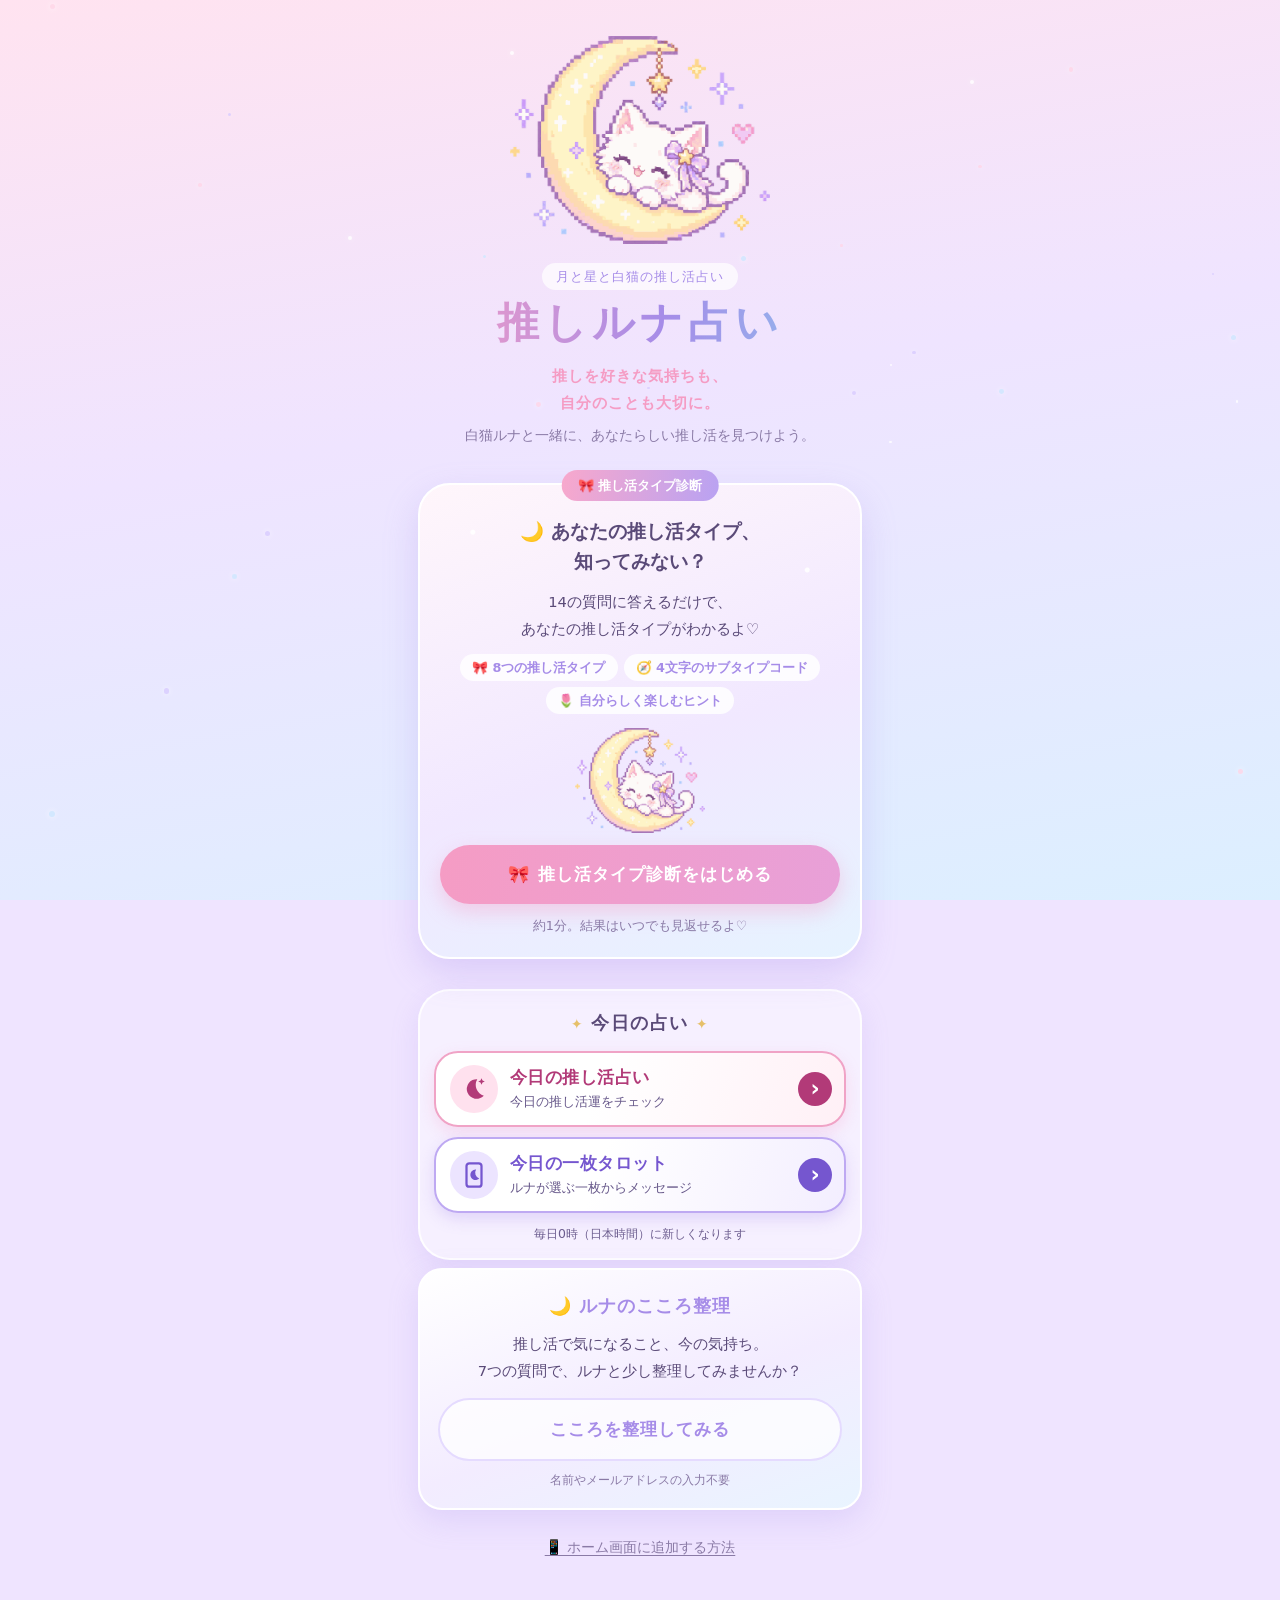
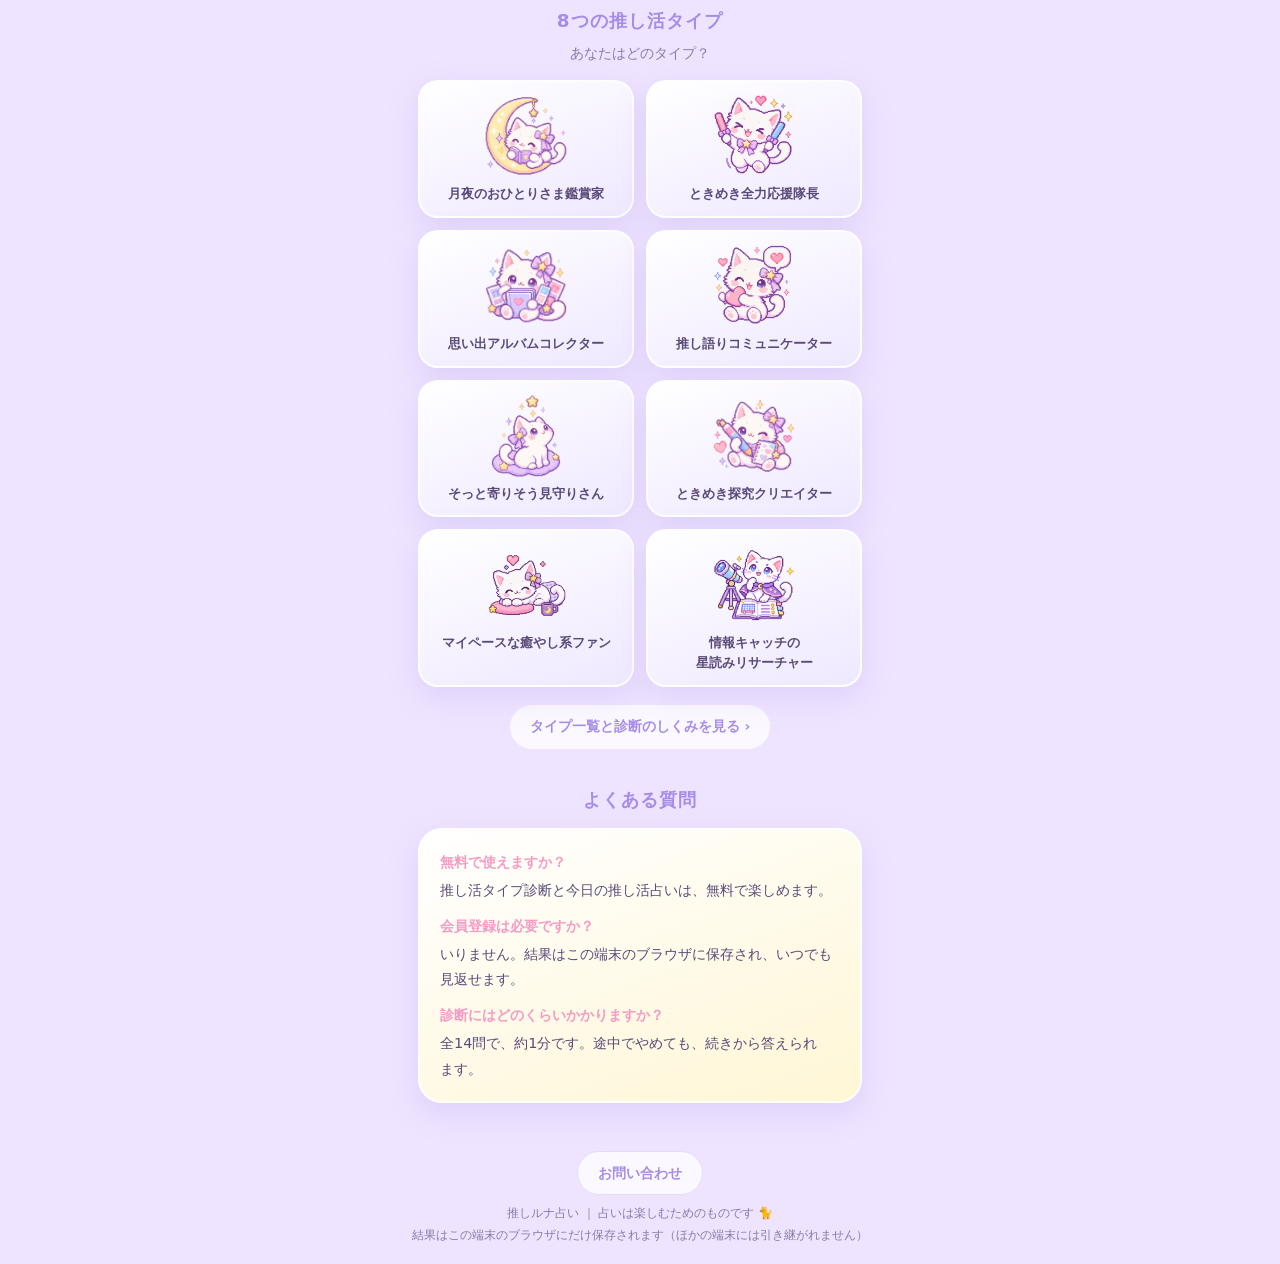
==== commit a9c8369b: "こころ整理：±の連打で拡大しない・入口を今日の占いの後へ・「無料」の訴求を外す・結果の見出しに強弱 ① ±ボタンに touch-action: manipulation（ダブルタップの拡大をしない。ピ" ====
--- a/index.html
+++ b/index.html
@@ -84,7 +84,7 @@
           <p class="type-card-renewal" id="type-card-renewal" hidden>診断がリニューアルしました。新しい診断で、あなたのタイプを見つけてね。</p>
           <button type="button" class="btn btn-type" id="start-btn">🎀 推し活タイプ診断をはじめる</button>
           <button type="button" class="btn-text" id="resume-btn" hidden></button>
-          <p class="type-card-note"><span class="nowrap">無料・約1分。</span><span class="nowrap">結果はいつでも見返せるよ♡</span></p>
+          <p class="type-card-note"><span class="nowrap">約1分。</span><span class="nowrap">結果はいつでも見返せるよ♡</span></p>
         </div>
 
         <!-- B. 診断結果が保存されている人向け -->
@@ -98,14 +98,6 @@
           <button type="button" class="btn btn-type" id="mytype-btn">わたしのタイプを詳しく見る</button>
           <button type="button" class="btn-text" id="retake-btn">もう一度診断する</button>
         </div>
-      </section>
-
-      <!-- ルナのこころ整理（heart/）の入口。推し活タイプ診断のカードの直後に置く（診断済み・未診断のどちらでも。app.js の refreshTop） -->
-      <section class="heart-entry" id="heart-entry" aria-labelledby="heart-entry-title">
-        <h2 class="heart-entry-title" id="heart-entry-title"><span aria-hidden="true">🌙</span> ルナのこころ整理</h2>
-        <p class="heart-entry-text">推し活で気になること、今の気持ち。<br>7つの質問で、ルナと少し整理してみませんか？</p>
-        <a class="btn btn-ghost heart-entry-btn" href="heart/">こころを整理してみる</a>
-        <p class="heart-entry-note">無料・名前やメールアドレスの入力不要</p>
       </section>
 
       <!-- 今日の占い（今日の推し活占い＋今日の一枚タロット）。#daily-entry ごと app.js の refreshTop が診断カードの前後に並べ替える。
@@ -132,6 +124,13 @@
         </div>
         <p class="today-note">毎日0時（日本時間）に新しくなります</p>
       </section>
+      <!-- ルナのこころ整理（heart/）の入口。「今日の占い」ブロック（#daily-entry）全体の直後に置く（診断済み・未診断のどちらでも。app.js の refreshTop） -->
+      <section class="heart-entry" id="heart-entry" aria-labelledby="heart-entry-title">
+        <h2 class="heart-entry-title" id="heart-entry-title"><span aria-hidden="true">🌙</span> ルナのこころ整理</h2>
+        <p class="heart-entry-text"><span class="phrase">推し活で気になること、</span><span class="phrase">今の気持ち。</span><br><span class="phrase">7つの質問で、</span><span class="phrase">ルナと少し整理してみませんか？</span></p>
+        <a class="btn btn-ghost heart-entry-btn" href="heart/">こころを整理してみる</a>
+        <p class="heart-entry-note">名前やメールアドレスの入力不要</p>
+      </section>
       <!-- ホーム画面への追加（目立ちすぎない小さなリンク。ホーム画面から開いているときは出さない） -->
       <button type="button" class="btn-text a2hs-link" id="a2hs-top-btn">📱 ホーム画面に追加する方法</button>
 
--- a/css/style.css
+++ b/css/style.css
@@ -1057,6 +1057,7 @@
 }
 .heart-entry-title { margin: 0; font-size: 1.12rem; letter-spacing: 0.06em; color: var(--lavender-deep); }
 .heart-entry-text { margin: 8px 0 0; font-size: 0.92rem; line-height: 1.85; }
+.heart-entry-text .phrase { display: inline-block; } /* 言葉の途中で改行しない（文は変えない） */
 .heart-entry-btn { margin-top: 14px; }
 .heart-entry-note { margin: 8px 0 0; font-size: 0.78rem; color: var(--ink-soft); }
 .heart-invite {
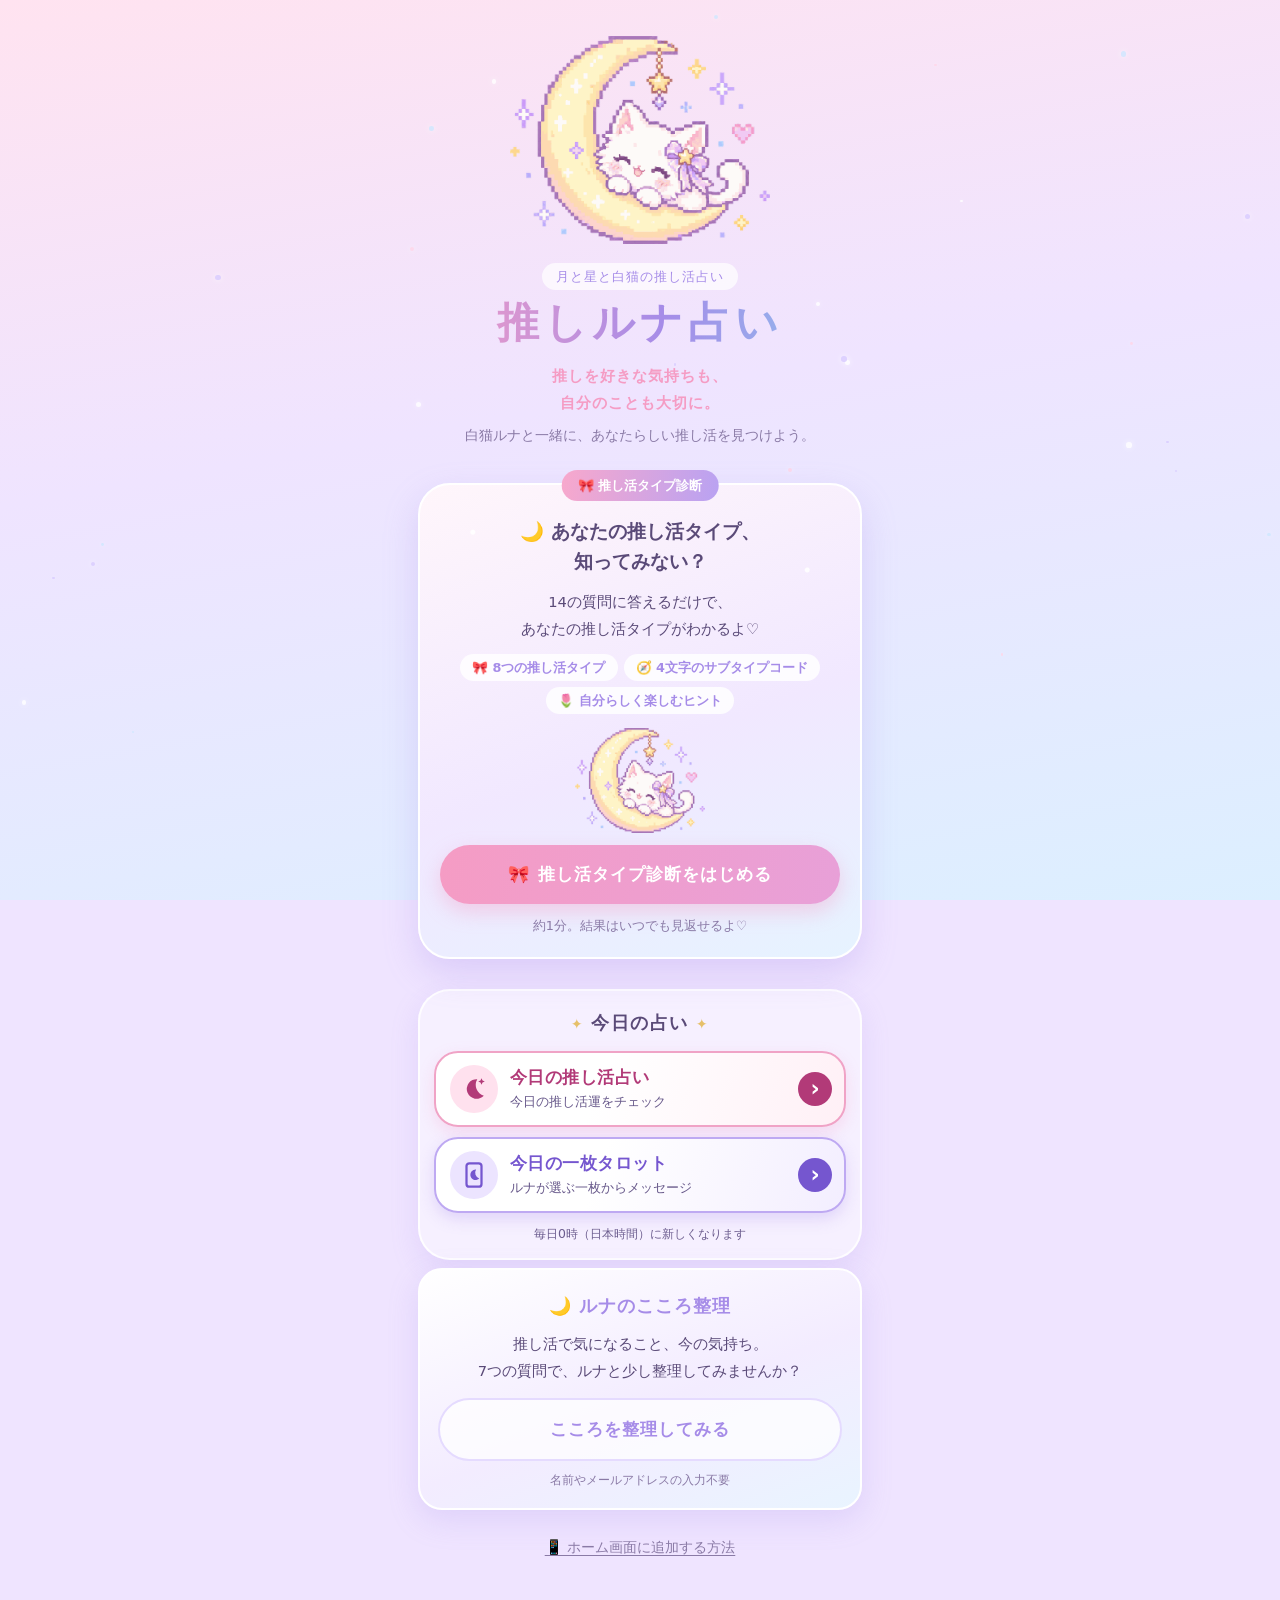
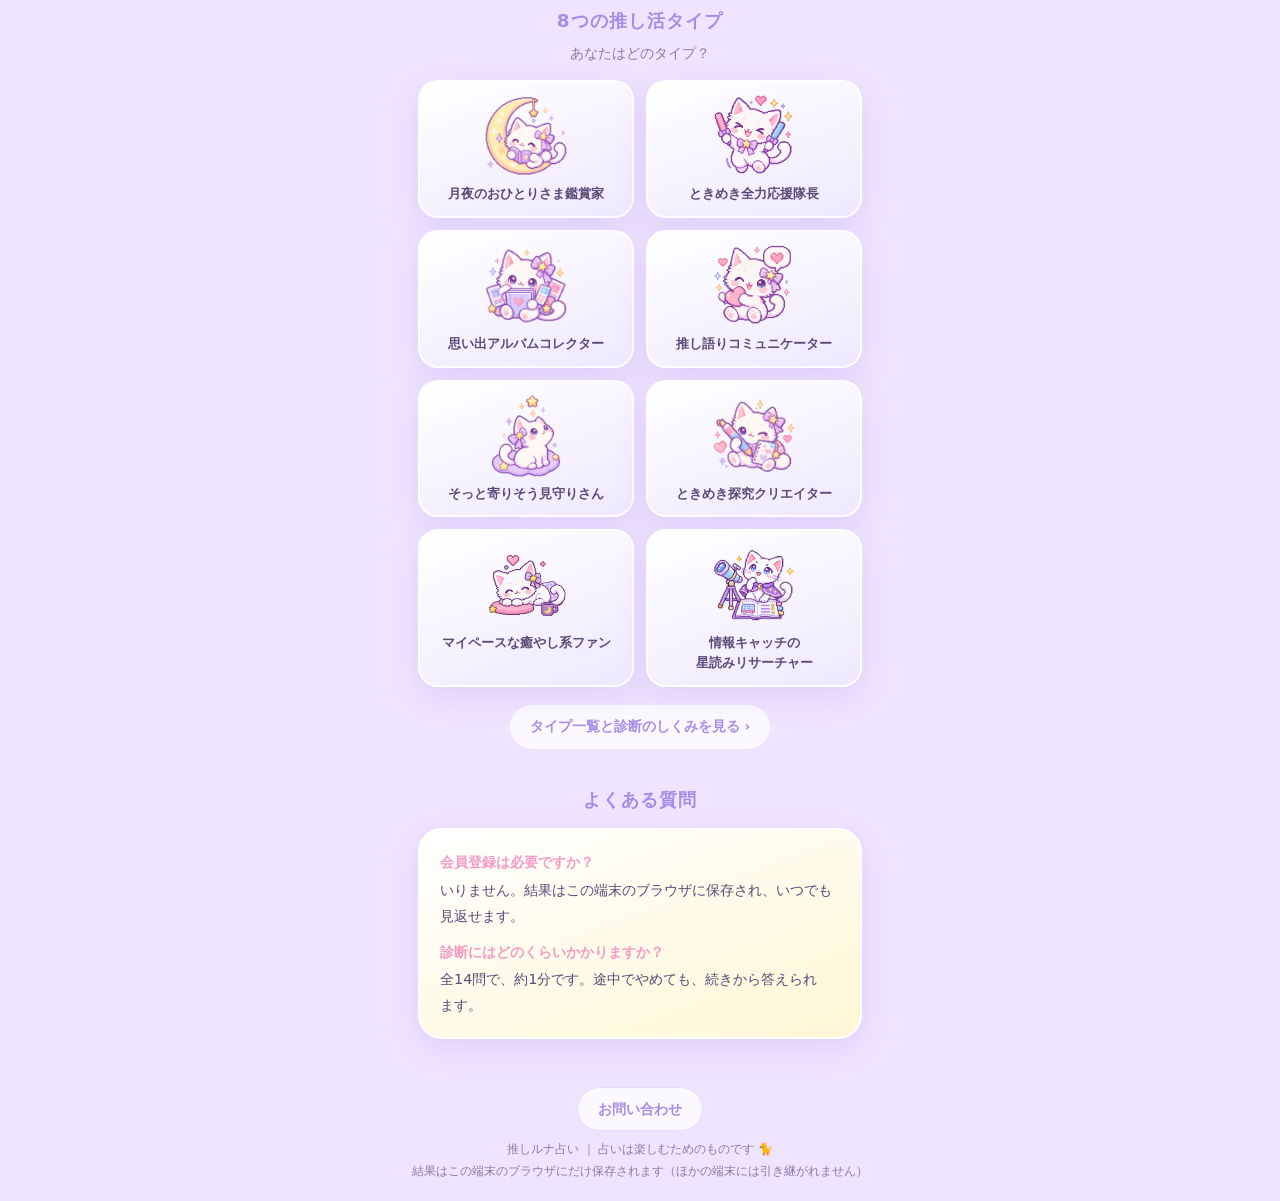
==== commit c7d24a63: "「無料」の訴求を外す：FAQ の「無料で使えますか？」を削除し、シェア画像の誘導を「推し活タイプ診断」に - index.html・types/index.html：よくある質問から「無料で使えますか" ====
--- a/index.html
+++ b/index.html
@@ -155,8 +155,6 @@
       <section class="about" aria-labelledby="faq-title">
         <h2 class="about-title" id="faq-title">よくある質問</h2>
         <dl class="card card-cream about-faq">
-          <dt>無料で使えますか？</dt>
-          <dd>推し活タイプ診断と今日の推し活占いは、無料で楽しめます。</dd>
           <dt>会員登録は必要ですか？</dt>
           <dd>いりません。結果はこの端末のブラウザに保存され、いつでも見返せます。</dd>
           <dt>診断にはどのくらいかかりますか？</dt>
